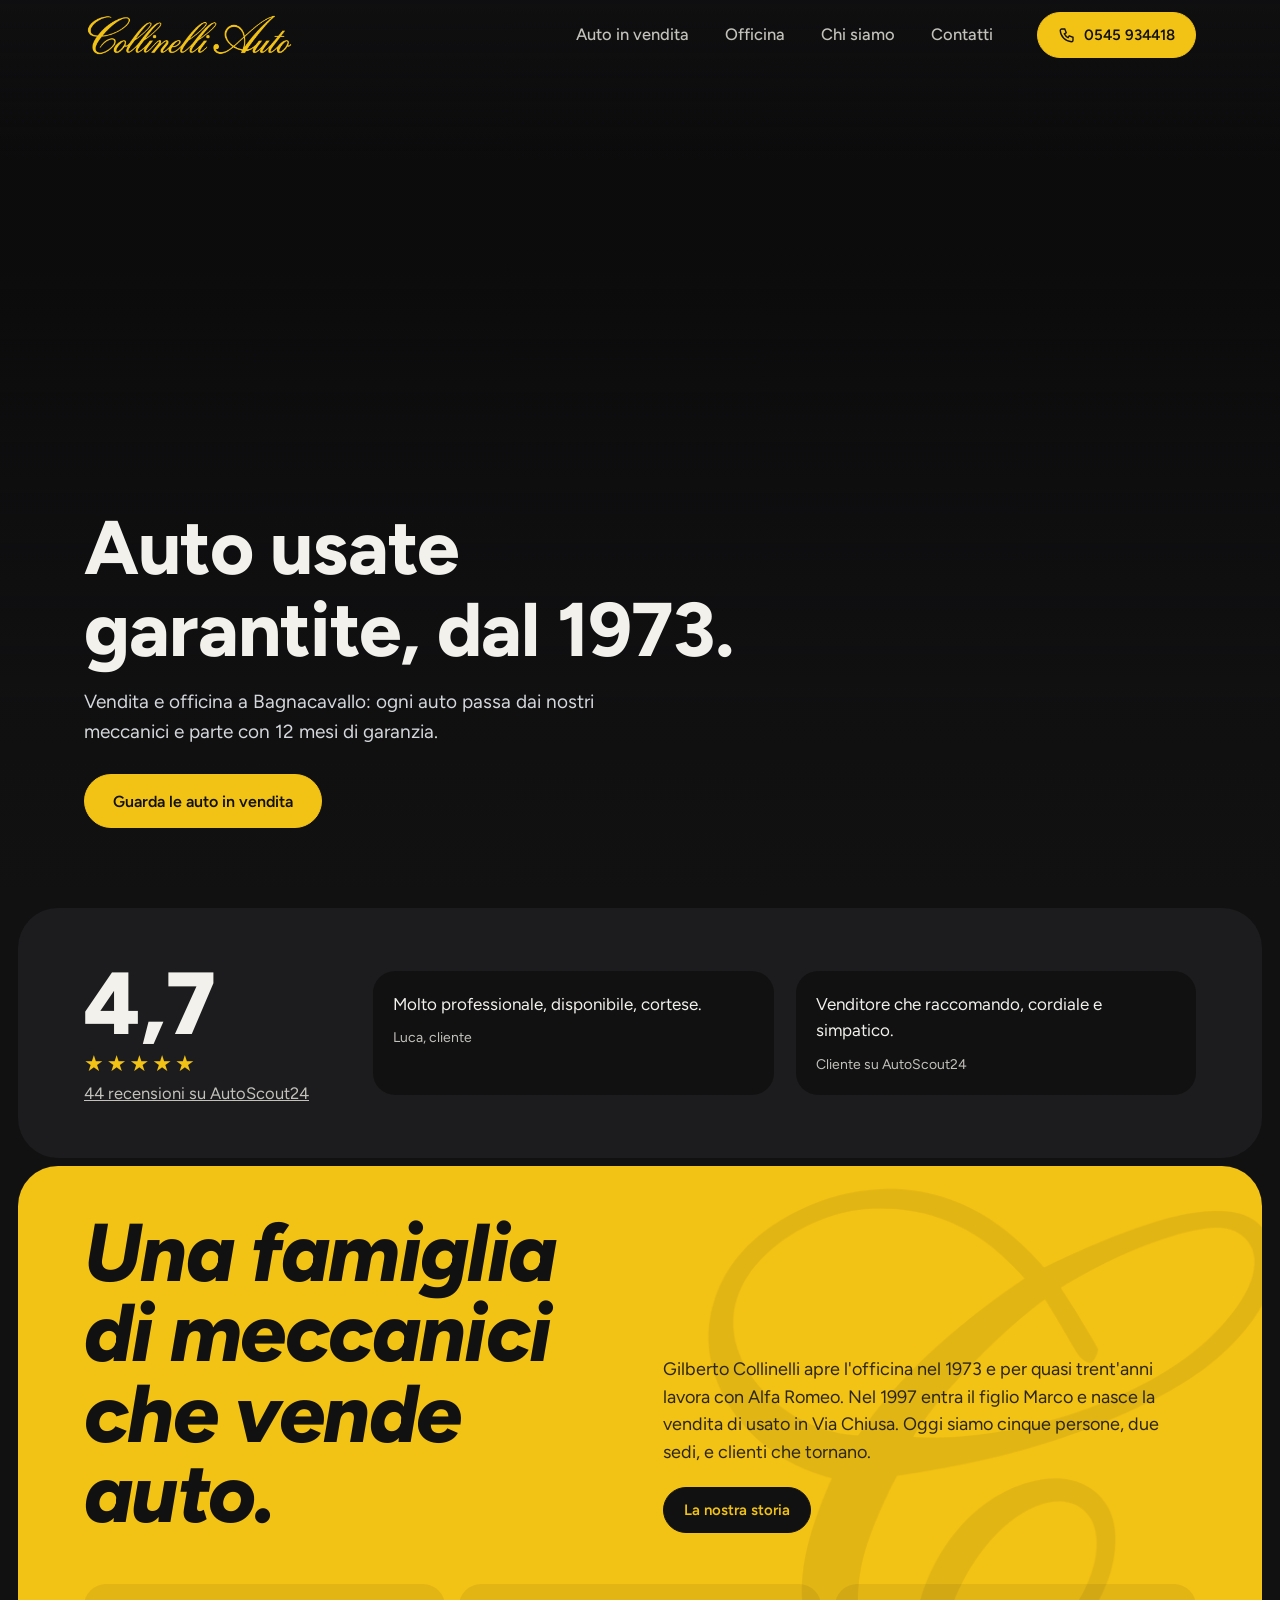
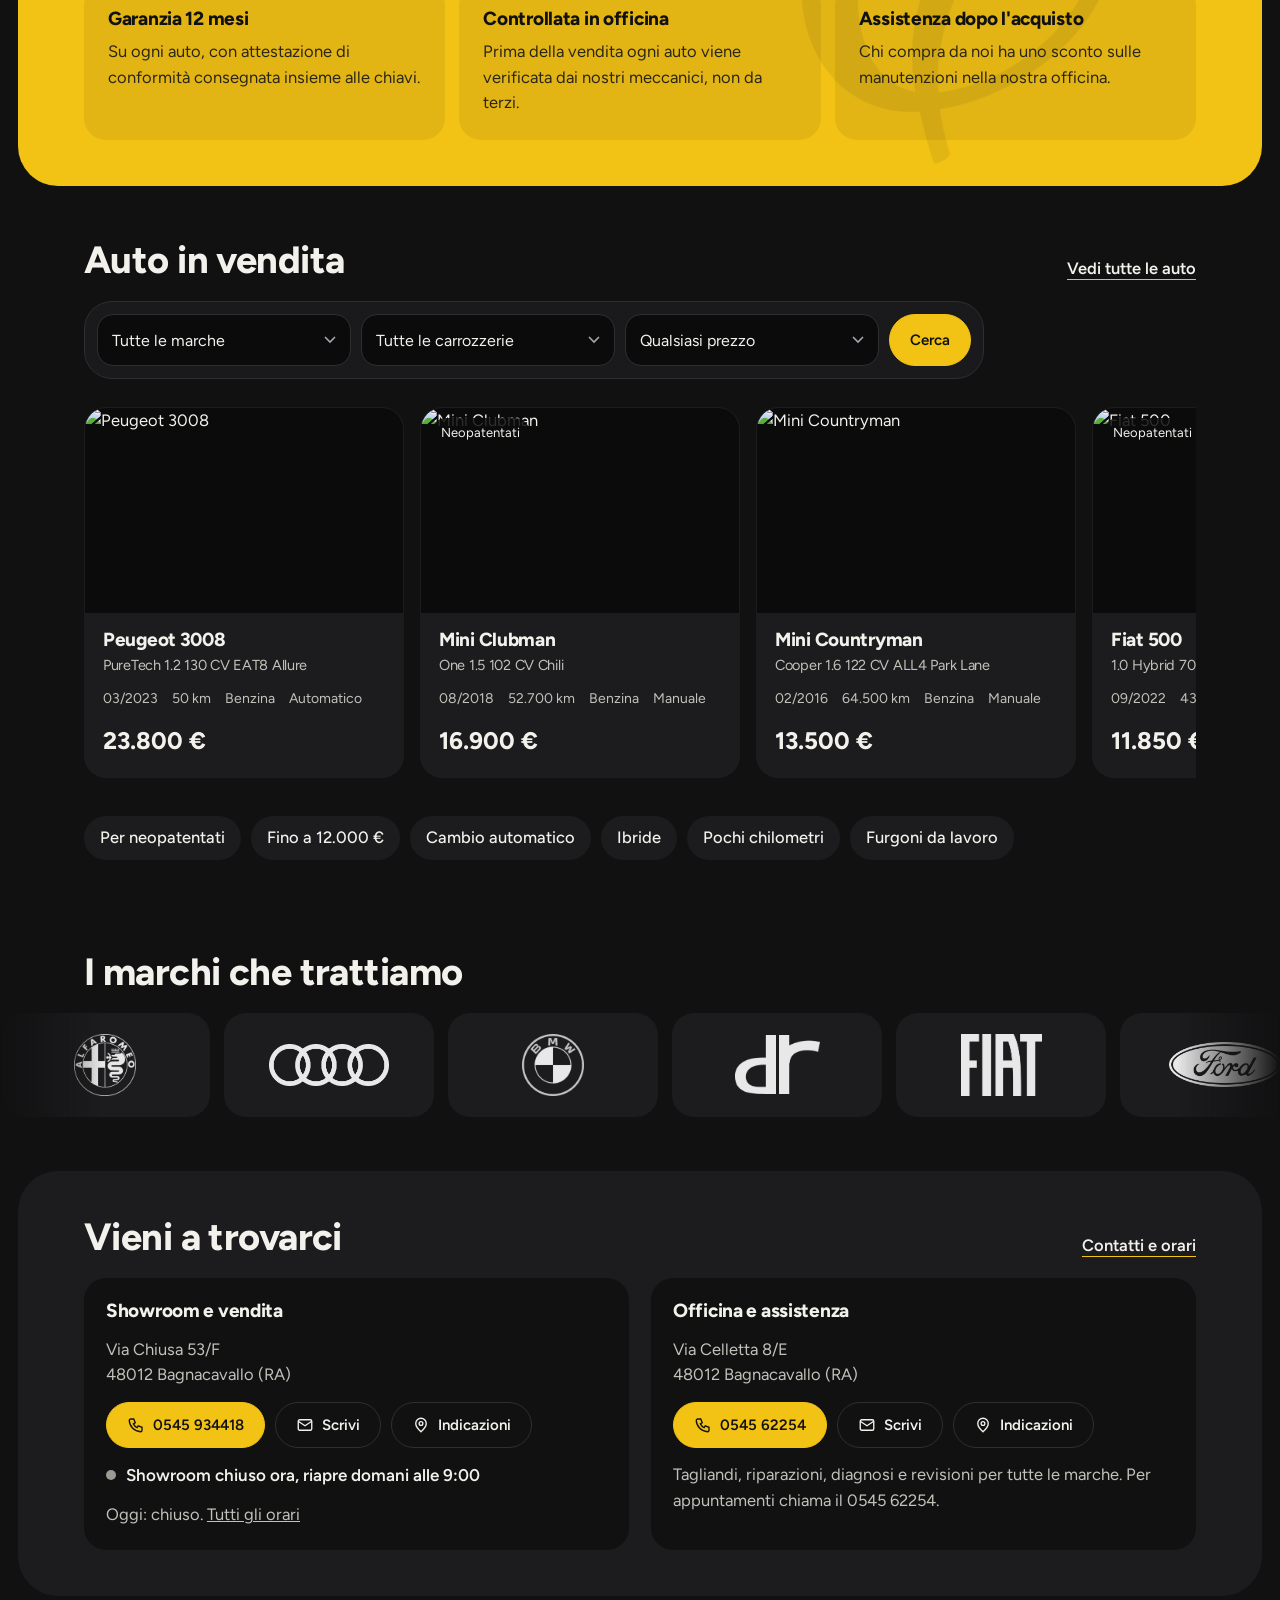
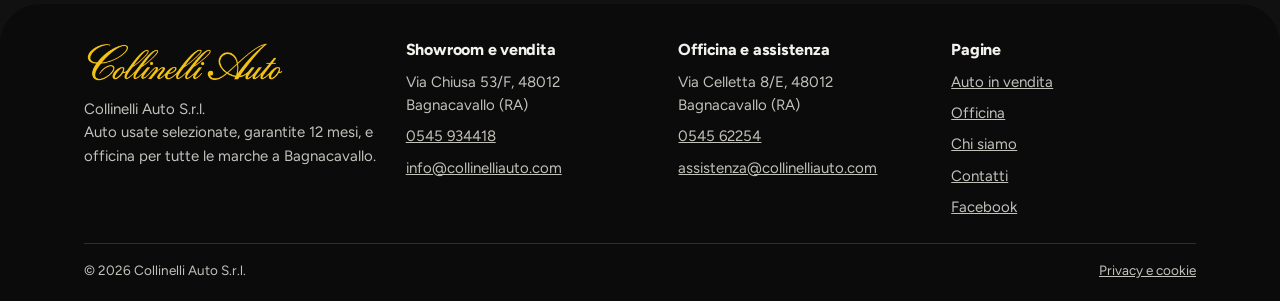
==== index.html @ c7701f84 "Hero a tutto schermo su pc e telefono, testata trasparente sopra il video Supporto a un video vertic" ====
<!DOCTYPE html>
<html lang="it">
<head>
<meta charset="utf-8">
<meta name="viewport" content="width=device-width, initial-scale=1">
<title>Auto usate garantite a Bagnacavallo | Collinelli Auto</title>
<meta name="description" content="Auto usate selezionate e garantite 12 mesi, officina per tutte le marche. Collinelli Auto a Bagnacavallo (RA), tra Lugo e Ravenna, dal 1973.">
<meta name="theme-color" content="#111112">
<meta name="robots" content="noindex">
<meta property="og:title" content="Auto usate garantite a Bagnacavallo | Collinelli Auto">
<meta property="og:description" content="Auto usate selezionate e garantite 12 mesi, officina per tutte le marche. Collinelli Auto a Bagnacavallo (RA), tra Lugo e Ravenna, dal 1973.">
<meta property="og:locale" content="it_IT">
<link rel="preconnect" href="https://fonts.googleapis.com">
<link rel="preconnect" href="https://fonts.gstatic.com" crossorigin>
<link rel="stylesheet" href="https://fonts.googleapis.com/css2?family=Figtree:ital,wght@0,400..900;1,700..900&display=swap">
<link rel="stylesheet" href="assets/style.css?v=202611271518">
<link rel="icon" href="assets/img/favicon.png" type="image/png">
<link rel="apple-touch-icon" href="assets/img/apple-touch-icon.png">
<meta property="og:image" content="assets/img/og.jpg">
<script type="application/ld+json">
{"@context":"https://schema.org","@type":"AutoDealer","name":"Collinelli Auto S.r.l.","foundingDate":"1973",
"address":{"@type":"PostalAddress","streetAddress":"Via Chiusa 53/F","postalCode":"48012","addressLocality":"Bagnacavallo","addressRegion":"RA","addressCountry":"IT"},
"telephone":"+39 0545 934418","email":"info@collinelliauto.com","geo":{"@type":"GeoCoordinates","latitude":44.411867,"longitude":11.979302},
"openingHoursSpecification":[{"@type":"OpeningHoursSpecification","dayOfWeek":["Monday","Tuesday","Wednesday","Thursday","Friday"],"opens":"09:00","closes":"12:30"},{"@type":"OpeningHoursSpecification","dayOfWeek":["Monday","Tuesday","Wednesday","Thursday","Friday"],"opens":"15:00","closes":"19:00"},{"@type":"OpeningHoursSpecification","dayOfWeek":"Saturday","opens":"09:00","closes":"12:30"},{"@type":"OpeningHoursSpecification","dayOfWeek":"Saturday","opens":"15:00","closes":"18:00"}],
"department":{"@type":"AutoRepair","name":"Collinelli Auto, officina","telephone":"+39 0545 62254","address":{"@type":"PostalAddress","streetAddress":"Via Celletta 8/E","postalCode":"48012","addressLocality":"Bagnacavallo","addressCountry":"IT"}}}
</script>
</head>
<body data-page="home">
<div id="top"></div>
<main id="main">

<section class="hero">
  <video id="hero-video" muted loop playsinline preload="metadata" aria-hidden="true"></video>
  <button class="pause" id="vpause" type="button" aria-label="Metti in pausa il video" hidden></button>
  <div class="wrap">
    <h1>Auto usate garantite, dal 1973.</h1>
    <p class="lead">Vendita e officina a Bagnacavallo: ogni auto passa dai nostri meccanici e parte con 12 mesi di garanzia.</p>
    <p style="margin-top:28px"><a class="btn acc" href="#auto" style="min-height:54px;padding:0 28px;font-size:16px">Guarda le auto in vendita</a></p>
  </div>
</section>

<section class="band sunk" style="padding-block:clamp(32px,4vw,52px)"><div class="wrap reviews">
  <div class="score"><b>4,7</b><span class="stars" aria-hidden="true">★★★★★</span><p class="muted"><a href="https://www.autoscout24.it/concessionari/collinelli-auto-srl/recensioni" rel="noopener">44 recensioni su AutoScout24</a></p></div>
  <div class="quotes">
    <blockquote>Molto professionale, disponibile, cortese.<cite>Luca, cliente</cite></blockquote>
    <blockquote>Venditore che raccomando, cordiale e simpatico.<cite>Cliente su AutoScout24</cite></blockquote>
  </div>
</div></section>

<section class="band yellow" id="chi-siamo"><div class="wrap">
  <div class="split" style="align-items:end;margin-bottom:clamp(32px,4vw,52px)">
    <h2 class="big">Una famiglia di meccanici che vende auto.</h2>
    <div>
      <p style="font-size:18px">Gilberto Collinelli apre l'officina nel 1973 e per quasi trent'anni lavora con Alfa Romeo. Nel 1997 entra il figlio Marco e nasce la vendita di usato in Via Chiusa. Oggi siamo cinque persone, due sedi, e clienti che tornano.</p>
      <p style="margin-top:20px"><a class="btn dark" href="chi-siamo.html">La nostra storia</a></p>
    </div>
  </div>
  <div class="promises">
    <div><h3>Garanzia 12 mesi</h3><p>Su ogni auto, con attestazione di conformità consegnata insieme alle chiavi.</p></div>
    <div><h3>Controllata in officina</h3><p>Prima della vendita ogni auto viene verificata dai nostri meccanici, non da terzi.</p></div>
    <div><h3>Assistenza dopo l'acquisto</h3><p>Chi compra da noi ha uno sconto sulle manutenzioni nella nostra officina.</p></div>
  </div>
</div></section>

<section class="band" id="auto"><div class="wrap">
  <div class="head"><h2>Auto in vendita</h2><a class="more" href="auto.html">Vedi tutte le auto</a></div>
  <form class="search" action="auto.html" role="search" aria-label="Cerca un'auto" style="margin:0 0 28px">
    <label class="f"><span class="skip">Marca</span><select name="marca" id="s-marca"></select></label>
    <label class="f"><span class="skip">Carrozzeria</span><select name="carrozzeria" id="s-carrozzeria"></select></label>
    <label class="f"><span class="skip">Prezzo massimo</span><select name="max">
      <option value="">Qualsiasi prezzo</option><option value="10000">Fino a 10.000 €</option><option value="12000">Fino a 12.000 €</option><option value="15000">Fino a 15.000 €</option><option value="20000">Fino a 20.000 €</option><option value="25000">Fino a 25.000 €</option></select></label>
    <button class="btn acc" type="submit">Cerca</button>
  </form>
  <div class="row" id="recent"></div>
  <div class="chips" style="margin-top:28px">
    <a href="auto.html?neopatentati=1">Per neopatentati</a>
    <a href="auto.html?max=12000">Fino a 12.000 €</a>
    <a href="auto.html?cambio=Automatico">Cambio automatico</a>
    <a href="auto.html?carburante=Ibrida">Ibride</a>
    <a href="auto.html?km=30000">Pochi chilometri</a>
    <a href="auto.html?carrozzeria=Furgone">Furgoni da lavoro</a>
  </div>
</div></section>

<section class="band" id="marchi"><div class="wrap">
  <div class="head"><h2>I marchi che trattiamo</h2></div>
</div>
<div class="marquee" id="marquee"></div>
</section>

<section class="band sunk"><div class="wrap">
  <div class="head"><h2>Vieni a trovarci</h2><a class="more" href="contatti.html">Contatti e orari</a></div>
  <div class="places" id="home-places"></div>
</div></section>

</main>
<div id="foot"></div>
<script src="data/auto.js?v=202611271518"></script>
<script src="assets/app.js?v=202611271518"></script>
</body>
</html>
---- assets/style.css ----
/*
VOICE   sobria, da officina di famiglia che vende auto scelte: poche parole, fatti, prezzi chiari
IDEA    lo showroom di sera: auto illuminate sul nero, il giallo dell'insegna Collinelli come segnale
PICTURE la foto vera dell'ultima auto arrivata, a tutto schermo, con la ricerca appoggiata sopra
COLOUR  nero #111112 dominante, bianco caldo #f2f1ec per il testo, giallo insegna #f2c215 per azioni e una fascia piena
TYPE    logo corsivo originale; Figtree, sans dalle forme tonde, corsivo solo nelle grandi frasi come eco del logo
SHAPE   niente spigoli: angoli ampi, fasce come pannelli arrotondati, la C del logo come filigrana
*/
:root{
  color-scheme:dark;
  --bg:#111112;--raised:#1c1c1e;--sunk:#0b0b0c;--line:#2f2f32;
  --ink:#f2f1ec;--muted:#c2c1ba;--acc:#f2c215;--acc-hi:#f7d348;--on-acc:#111112;
  --wide:"Figtree",system-ui,sans-serif;
  --r:22px;--r-s:16px;--r-l:40px;--max:1240px;
}
*{box-sizing:border-box;min-width:0}
html{scroll-padding-top:84px;-webkit-text-size-adjust:100%}
body{margin:0;background:var(--bg);color:var(--ink);font:400 16.5px/1.55 var(--wide);overflow-x:clip}
img{display:block;max-width:100%}
a{color:inherit}
h1,h2,h3{font-weight:750;line-height:1.08;letter-spacing:-.015em;text-wrap:balance;margin:0}
h1{font-size:clamp(34px,5.2vw,58px);letter-spacing:-.01em}
h2{font-size:clamp(26px,3.2vw,38px)}
h3{font-size:19px;line-height:1.2}
p{margin:0}
.muted{color:var(--muted)}
.wrap{max-width:var(--max);margin-inline:auto;padding-inline:max(5vw,16px)}
.band{padding-block:clamp(28px,3.6vw,52px)}
.band.sunk,.band.yellow{margin:8px clamp(6px,1.4vw,20px);border-radius:var(--r-l)}
.band.sunk{background:var(--raised)}
.band.sunk .car,.band.sunk .place,.band.sunk blockquote{background:var(--bg)}
.band.sunk select,.band.sunk input,.band.sunk textarea{background:var(--bg)}
@media(max-width:600px){.band.sunk,.band.yellow{border-radius:28px}}

:focus-visible{outline:2px solid var(--acc);outline-offset:3px;border-radius:4px}
.skip{position:absolute;left:-999px}.skip:focus{left:12px;top:12px;z-index:99;background:var(--ink);color:var(--bg);padding:10px 14px}

/* bottoni */
.btn{display:inline-flex;align-items:center;justify-content:center;gap:8px;min-height:46px;padding:0 20px;border-radius:999px;border:1px solid var(--line);background:transparent;color:var(--ink);font:600 15px var(--wide);text-decoration:none;cursor:pointer;white-space:nowrap}
.btn:hover{border-color:var(--muted)}
.btn.acc{background:var(--acc);border-color:var(--acc);color:var(--on-acc)}
.btn.acc:hover{background:var(--acc-hi);border-color:var(--acc-hi)}
.btn svg{width:18px;height:18px;flex:none}

/* testata */
.top{position:sticky;top:0;z-index:40;background:rgb(17 17 18 / .9);backdrop-filter:blur(12px)}
.top .wrap{display:flex;align-items:center;gap:20px;min-height:70px}
.logo{display:flex;align-items:center;text-decoration:none;line-height:1}
.logo img{height:46px;width:auto}
@media(max-width:520px){.logo img{height:32px}}
.logo i{flex:none;display:grid;place-items:center;width:40px;height:40px;border-radius:9px;background:var(--acc);color:var(--on-acc);font-style:normal;font-weight:850;font-size:22px}
.logo div{display:flex;flex-direction:column}
.logo b{font-weight:800;font-size:21px;letter-spacing:-.01em}
.logo span{font-size:12.5px;color:var(--muted);margin-top:4px}
.nav{display:flex;gap:4px;margin-left:auto}
.nav a{padding:10px 16px;border-radius:999px;text-decoration:none;font-weight:500;color:var(--muted)}
.nav a:hover,.nav a[aria-current]{color:var(--ink)}
.nav a[aria-current]{background:var(--raised);border-radius:999px}
.top .call{margin-left:8px}
.burger{display:none;margin-left:auto;width:46px;height:46px;border-radius:14px;border:1px solid var(--line);background:none;color:var(--ink)}
@media(max-width:900px){
  .burger{display:grid;place-items:center}
  .top .call{display:none}
  .nav{position:fixed;inset:70px 0 auto 0;flex-direction:column;background:var(--bg);border-bottom:1px solid var(--line);padding:10px max(5vw,16px) 20px;display:none}
  .nav.open{display:flex}
  .nav a{padding:14px 10px;font-size:18px}
}

/* hero */
.hero{position:relative;min-height:min(74vh,660px);display:grid;align-items:end;overflow:hidden;background:var(--sunk);margin:0 clamp(6px,1.4vw,20px);border-radius:0 0 var(--r-l) var(--r-l)}
.hero video{position:absolute;inset:0;width:100%;height:100%;object-fit:cover;animation:settle 2.4s cubic-bezier(.2,.7,.2,1) both}
.hero::after{content:"";position:absolute;inset:0;background:linear-gradient(180deg,rgb(17 17 18 / .15) 30%,rgb(17 17 18 / .92) 78%,var(--bg))}
@keyframes settle{from{transform:scale(1.07)}to{transform:none}}
@media(prefers-reduced-motion:reduce){.hero video{animation:none}}
.hero .wrap{position:relative;z-index:1;padding-block:96px 36px;width:100%}
.hero h1{max-width:14ch;font-size:clamp(40px,6.4vw,76px)}
.hero .lead{font-size:clamp(17px,1.6vw,19px);margin-top:16px;max-width:46ch;color:#d4d7db}
.hero .tag{position:absolute;right:max(5vw,16px);top:24px;z-index:1;text-decoration:none;background:rgb(11 11 12 / .78);backdrop-filter:blur(6px);border:1px solid var(--line);padding:10px 14px;border-radius:var(--r);font-size:14px;line-height:1.35}
.hero .tag b{display:block;font-size:15px}

.search{margin-top:30px;display:grid;grid-template-columns:repeat(3,minmax(0,1fr)) auto;gap:10px;background:rgb(28 28 30 / .9);backdrop-filter:blur(8px);border:1px solid var(--line);border-radius:28px;padding:12px;max-width:900px}
.search .btn{min-height:52px}
@media(max-width:760px){.search{grid-template-columns:minmax(0,1fr) minmax(0,1fr)}.search .btn{grid-column:1/-1}}
@media(max-width:520px){.search{grid-template-columns:minmax(0,1fr)}}

/* campi */
label.f{display:grid;gap:6px;font-size:14px;color:var(--muted)}
select,input,textarea{width:100%;min-height:52px;border-radius:var(--r-s);border:1px solid var(--line);background:var(--sunk);color:var(--ink);font:16px var(--wide);padding:12px 14px}
textarea{min-height:110px;resize:vertical}
select{appearance:none;background-image:url("data:image/svg+xml,%3Csvg xmlns='http://www.w3.org/2000/svg' width='12' height='8'%3E%3Cpath d='M1 1l5 5 5-5' fill='none' stroke='%23a3a8ae' stroke-width='1.6'/%3E%3C/svg%3E");background-repeat:no-repeat;background-position:right 14px center;padding-right:36px}
.check{display:flex;align-items:center;gap:10px;min-height:44px;cursor:pointer}
.check input{width:20px;height:20px;min-height:0;accent-color:var(--acc)}

/* intestazione sezione */
.head{display:flex;align-items:end;justify-content:space-between;gap:12px 20px;margin-bottom:20px;flex-wrap:wrap}
.head p{max-width:56ch;margin-top:10px}
.more{font-weight:600;text-decoration-color:var(--acc);text-underline-offset:5px}

/* schede auto */
.cars{display:grid;grid-template-columns:repeat(auto-fill,minmax(260px,1fr));gap:16px}
.car{display:flex;flex-direction:column;text-decoration:none;background:var(--raised);border-radius:var(--r);overflow:hidden;border:1px solid transparent;transition:border-color .2s}
.car:hover{border-color:var(--line)}
.car .ph{aspect-ratio:14/9;background:var(--sunk);position:relative;overflow:hidden}
.car .ph img{width:100%;height:100%;object-fit:cover}
.car .ph .np{position:absolute;left:10px;top:10px;background:rgb(11 11 12 / .85);font-size:13px;padding:5px 10px;border-radius:999px}
.car .bd{padding:16px 18px 18px;display:grid;gap:12px;flex:1;align-content:start}
.car h3 span{display:block;font-weight:400;font-size:14.5px;color:var(--muted);margin-top:5px;line-height:1.35}
.specs{display:flex;flex-wrap:wrap;gap:6px 14px;font-size:14px;color:var(--muted)}
.specs span{white-space:nowrap}
.price{font-weight:750;font-size:24px;white-space:nowrap;margin-top:auto}
.price small{font-weight:400;font-size:14px;color:var(--muted);margin-left:6px}
.row{display:flex;gap:16px;overflow-x:auto;scroll-snap-type:x mandatory;padding-bottom:10px;scrollbar-width:thin}
.row .car{flex:0 0 min(320px,82vw);scroll-snap-align:start}

/* promesse */
.promises{display:grid;grid-template-columns:repeat(3,minmax(0,1fr));gap:14px}
.promises div{background:var(--raised);border-radius:var(--r);padding:24px}
.promises h3{margin-bottom:8px}
@media(max-width:760px){.promises{grid-template-columns:1fr}}

/* due colonne */
.split{display:grid;grid-template-columns:minmax(0,1fr) minmax(0,1fr);gap:clamp(22px,3.6vw,52px);align-items:start}
@media(max-width:860px){.split{grid-template-columns:1fr}}
.list{list-style:none;margin:0;padding:0}
.list li{padding:14px 18px;border-radius:var(--r-s);display:grid;gap:3px}
.list li:nth-child(odd){background:rgb(255 255 255 / .035)}
.list li b{font-weight:600}
.list li span{color:var(--muted);font-size:15px}

/* storia */
.years{display:grid;grid-template-columns:repeat(4,minmax(0,1fr));gap:24px}
.years b{display:block;font-weight:800;font-size:clamp(30px,3.6vw,44px);color:var(--ink);margin-bottom:8px}
.years p{color:var(--muted);font-size:15.5px}
@media(max-width:860px){.years{grid-template-columns:repeat(2,minmax(0,1fr))}}

/* sedi */
.places{display:grid;grid-template-columns:repeat(2,minmax(0,1fr));gap:22px}
.place{background:var(--raised);border-radius:var(--r);padding:22px;display:grid;gap:14px;align-content:start}
.place address{font-style:normal;color:var(--muted)}
.place .acts{display:flex;flex-wrap:wrap;gap:10px}
@media(max-width:760px){.places{grid-template-columns:1fr}}
.hours{width:100%;border-collapse:collapse;font-size:15px}
.hours td{padding:8px 0;border-bottom:1px solid var(--line)}
.hours td+td{text-align:right;white-space:nowrap}
.hours tr.today td{color:var(--ink);font-weight:600}
.hours td{color:var(--muted)}
.map{width:100%;aspect-ratio:16/9;border:0;border-radius:var(--r);background:var(--raised);filter:grayscale(1) invert(.9) contrast(.9)}

/* pagina elenco */
.pagehead{padding-block:clamp(24px,3.4vw,44px) 4px}
.pagehead p{margin-top:12px;max-width:60ch}
.catalog{display:grid;grid-template-columns:264px minmax(0,1fr);gap:24px;align-items:start}
.filters{position:sticky;top:86px;display:grid;gap:14px;background:var(--raised);border-radius:var(--r);padding:20px}
.filters h2{font-size:20px}
.filters .reset{background:none;border:0;color:var(--muted);font:inherit;text-decoration:underline;text-underline-offset:4px;cursor:pointer;justify-self:start;min-height:44px;padding:0}
.bar{display:flex;align-items:center;justify-content:space-between;gap:12px;margin-bottom:18px;flex-wrap:wrap}
.bar select{width:auto;min-width:220px}
.openf{display:none}
.empty{background:var(--raised);border-radius:var(--r);padding:36px;display:grid;gap:14px;justify-items:start}
@media(max-width:960px){
  .catalog{grid-template-columns:1fr}
  .filters{position:fixed;inset:auto 0 0 0;top:auto;z-index:60;max-height:85vh;overflow:auto;border-radius:28px 18px 0 0;transform:translateY(105%);visibility:hidden;transition:transform .25s,visibility 0s .25s;box-shadow:0 -20px 60px rgb(0 0 0 / .5)}
  .filters.open{transform:none;visibility:visible;transition:transform .25s}
  .openf{display:inline-flex}
}

/* scheda */
.crumbs{padding-top:16px;font-size:14px;color:var(--muted)}
.crumbs a{color:var(--muted)}
.detail{display:grid;grid-template-columns:minmax(0,1.55fr) minmax(0,1fr);grid-template-areas:"gal side" "info side";gap:24px clamp(24px,3.4vw,44px);align-items:start;padding-block:14px 36px}
.gal-col{grid-area:gal}.info{grid-area:info;display:grid;gap:28px}.info h2{font-size:24px;margin-bottom:12px}
@media(max-width:960px){.detail{grid-template-areas:"gal" "side" "info"}}
@media(max-width:960px){.detail{grid-template-columns:1fr}.side{position:static}}
.gallery{position:relative}
.slides{display:flex;overflow-x:auto;scroll-snap-type:x mandatory;border-radius:var(--r);background:var(--sunk);scrollbar-width:none}
.slides::-webkit-scrollbar{display:none}
.slides button{flex:0 0 100%;scroll-snap-align:start;aspect-ratio:14/9;border:0;padding:0;background:none;cursor:zoom-in}
.slides img{width:100%;height:100%;object-fit:cover}
.gal-nav{position:absolute;top:50%;translate:0 -50%;width:46px;height:46px;border-radius:50%;border:0;background:rgb(11 11 12 / .8);color:var(--ink);display:grid;place-items:center;cursor:pointer}
.gal-nav.prev{left:12px}.gal-nav.next{right:12px}
.thumbs{display:flex;gap:8px;overflow-x:auto;margin-top:10px;padding-bottom:4px}
.thumbs button{flex:0 0 92px;aspect-ratio:14/9;border-radius:12px;overflow:hidden;border:2px solid transparent;padding:0;background:var(--sunk);cursor:pointer;opacity:.6}
.thumbs button[aria-current]{border-color:var(--acc);opacity:1}
.thumbs img{width:100%;height:100%;object-fit:cover}
.side{grid-area:side;position:sticky;top:86px;display:grid;gap:14px}
.side h1{font-size:clamp(28px,3.4vw,40px)}
.side .ver{color:var(--muted);font-size:17px;margin-top:8px}
.side .price{font-size:clamp(32px,3.6vw,42px)}
.side .acts{display:grid;gap:10px}
.guarantee{display:flex;gap:12px;align-items:flex-start;padding:16px;border-radius:var(--r-s);background:var(--raised);font-size:15px}
.guarantee svg{flex:none;color:var(--acc);width:24px;height:24px}
.sheet{width:100%;border-collapse:collapse}
.sheet td{padding:12px 0;border-bottom:1px solid var(--line);vertical-align:top}
.sheet td:first-child{color:var(--muted);width:44%}
.equip{columns:2 240px;gap:28px;padding:0;margin:0;list-style:none}
.equip li{break-inside:avoid;padding:9px 0 9px 22px;position:relative;border-bottom:1px solid var(--line)}
.equip li::before{content:"";position:absolute;left:2px;top:17px;width:9px;height:9px;border-radius:50%;border:2px solid var(--acc)}

/* finestre */
dialog{border:0;padding:0;background:transparent;color:var(--ink);max-width:100vw;max-height:100vh}
dialog::backdrop{background:rgb(10 10 11 / .82)}
.modal{background:var(--raised);border-radius:28px;padding:26px;width:min(520px,94vw);display:grid;gap:14px}
.modal .x,.lb .x{justify-self:end;width:44px;height:44px;border-radius:50%;border:1px solid var(--line);background:none;color:var(--ink);cursor:pointer;font-size:22px;line-height:1}
.lb{width:96vw;height:92vh;display:grid;grid-template-rows:auto minmax(0,1fr);gap:8px}
.lb img{width:100%;height:100%;object-fit:contain}
.note{font-size:14px;color:var(--muted)}
.sent{background:var(--sunk);border-radius:14px;padding:14px;font-size:15px}

/* piede */
.foot{background:var(--sunk);border-radius:var(--r-l) var(--r-l) 0 0;margin-top:8px;padding-block:36px 20px;font-size:15px;color:var(--muted)}
.foot .cols{display:grid;grid-template-columns:1.2fr 1fr 1fr 1fr;gap:28px}
.foot h2{color:var(--ink);font-size:16px;margin-bottom:10px}
.foot .brand img{height:44px;width:auto;margin-bottom:14px}
.foot a{color:var(--muted)}
.foot ul{list-style:none;padding:0;margin:0;display:grid;gap:8px}
.foot .legal{margin-top:24px;padding-top:16px;border-top:1px solid var(--line);font-size:13.5px;display:flex;gap:16px;flex-wrap:wrap;justify-content:space-between}
@media(max-width:860px){.foot .cols{grid-template-columns:1fr 1fr}}
@media(max-width:520px){.foot .cols{grid-template-columns:1fr}}

/* barra contatti mobile */
.dock{display:none}
@media(max-width:700px){
  .dock{display:grid;grid-template-columns:1fr 1fr;gap:10px;position:fixed;left:0;right:0;bottom:0;z-index:50;padding:10px 12px calc(10px + env(safe-area-inset-bottom));background:rgb(11 11 12 / .95);border-top:1px solid var(--line)}
  body{padding-bottom:76px}
}

/* fascia gialla */
.band.yellow{background:var(--acc);color:var(--on-acc);--ink:#111112;--muted:#3a3320;--line:rgb(17 17 18 / .22)}
.band.yellow p{color:#2b2617}
.band.yellow .big{color:var(--on-acc)}
.band.yellow{position:relative;overflow:hidden}
.band.yellow>.wrap{position:relative}
.band.yellow::before{content:"";position:absolute;right:-4%;top:50%;translate:0 -50%;width:min(52vw,640px);aspect-ratio:1299/1211;background:url(img/monogramma-nero.png) center/contain no-repeat;opacity:.07;pointer-events:none}
.band.yellow .promises div{background:rgb(17 17 18 / .07)}
.band.yellow .btn{border-color:var(--on-acc);color:var(--on-acc)}
.band.yellow .btn.dark{background:var(--on-acc);color:var(--acc)}
.big{font-weight:800;font-style:italic;font-size:clamp(40px,6.4vw,84px);line-height:.98;letter-spacing:-.02em}
/* recensioni */
.reviews{display:grid;grid-template-columns:auto minmax(0,1fr);gap:clamp(24px,5vw,72px);align-items:center}
.score b{display:block;font-weight:850;font-size:clamp(56px,7vw,88px);line-height:1}
.stars{color:var(--acc);font-size:22px;letter-spacing:3px}
.quotes{display:grid;grid-template-columns:repeat(2,minmax(0,1fr));gap:22px}
.quotes blockquote{margin:0;padding:20px;border-radius:var(--r);background:var(--raised);font-size:17px}
.quotes cite{display:block;margin-top:10px;font-style:normal;color:var(--muted);font-size:14px}
@media(max-width:760px){.reviews,.quotes{grid-template-columns:1fr}}
.chips{display:flex;flex-wrap:wrap;gap:10px}
.chips a{min-height:44px;display:inline-flex;align-items:center;padding:0 16px;border-radius:999px;background:var(--raised);text-decoration:none;font-weight:500}
.chips a:hover{background:var(--line)}
.brands{display:grid;grid-template-columns:repeat(auto-fill,minmax(200px,1fr));gap:12px}
.brands a,.brands span{display:flex;align-items:center;justify-content:space-between;gap:10px;min-height:72px;padding:0 20px;border-radius:var(--r-s);background:var(--raised);text-decoration:none;font-weight:700;font-size:18px}
.brands span{color:var(--muted);font-weight:500}
.brands a:hover{background:var(--acc);color:var(--on-acc)}
.brands a small{font-weight:400;font-size:13px;color:inherit;opacity:.7;white-space:nowrap}
.npinfo{background:var(--raised);border-radius:var(--r);padding:18px 20px;margin-bottom:18px;font-size:15px}
.band.yellow .list li:nth-child(odd){background:rgb(17 17 18 / .07)}

/* pagine interne */
.intro{padding-block:clamp(26px,3.6vw,52px) clamp(10px,1.6vw,20px)}
.intro .big{font-size:clamp(40px,6vw,76px)}
.lead-text{font-size:clamp(18px,1.8vw,21px);line-height:1.5;color:var(--ink);max-width:44ch}
.sticky-col{position:sticky;top:100px}
@media(max-width:860px){.sticky-col{position:static}}
.timeline{list-style:none;margin:0;padding:0;display:grid;gap:14px}
.timeline li{position:relative;background:var(--raised);border-radius:var(--r);padding:24px 26px 24px 64px}
.timeline li::before{content:"";position:absolute;left:26px;top:30px;width:14px;height:14px;border-radius:50%;background:var(--acc);box-shadow:0 0 0 6px rgb(242 194 21 / .18)}
.timeline li:not(:last-child)::after{content:"";position:absolute;left:32px;top:52px;bottom:-22px;width:2px;background:rgb(242 194 21 / .35);border-radius:2px}
.timeline b{display:block;color:var(--acc);font-weight:700;font-size:15px;margin-bottom:4px}
.timeline h3{font-size:21px;margin-bottom:6px}
.timeline p{color:var(--muted)}
.values{display:grid;grid-template-columns:repeat(4,minmax(0,1fr));gap:16px}
.values div{background:rgb(17 17 18 / .08);border-radius:var(--r);padding:24px}
.values h3{margin-bottom:8px}
@media(max-width:960px){.values{grid-template-columns:repeat(2,minmax(0,1fr))}}
@media(max-width:560px){.values{grid-template-columns:1fr}}

/* nastro marchi */
.marquee{overflow:hidden;-webkit-mask-image:linear-gradient(90deg,transparent,#000 8%,#000 92%,transparent);mask-image:linear-gradient(90deg,transparent,#000 8%,#000 92%,transparent)}
.marquee .track,.marquee .dup{display:flex;gap:14px;width:max-content}
.marquee .track{animation:slide 42s linear infinite}
.marquee:hover .track,.marquee:focus-within .track{animation-play-state:paused}
.marquee .dup{padding-left:14px}
.marquee a,.marquee .track>div:not(.dup),.marquee .dup>div{flex:none;display:grid;place-items:center;width:210px;height:104px;border-radius:var(--r);background:var(--raised);text-decoration:none;transition:background .2s}
.marquee a:hover{background:var(--line)}
.marquee img{display:none;opacity:.9}
.marquee img.ok{display:block}
.marquee span{font-weight:700;font-size:20px;letter-spacing:-.01em;color:var(--ink)}
.band.sunk .marquee a,.band.sunk .marquee div{background:var(--bg)}
@keyframes slide{to{transform:translateX(-50%)}}
@media(prefers-reduced-motion:reduce){.marquee{-webkit-mask-image:none;mask-image:none}.marquee .track{animation:none;flex-wrap:wrap;width:auto;padding-inline:max(5vw,16px)}.marquee .dup{display:none}}

/* contatti */
.status{display:inline-flex;align-items:center;gap:10px;margin-top:16px;font-weight:600;font-size:17px}
.status::before{content:"";width:10px;height:10px;border-radius:50%;background:#9b9a94}
.status.on::before{background:#3ccf6e;box-shadow:0 0 0 5px rgb(60 207 110 / .2)}
.quick{display:grid;grid-template-columns:repeat(4,minmax(0,1fr));gap:12px;margin-top:20px}
.quick a{display:grid;grid-template-columns:auto 1fr;grid-template-rows:auto auto;column-gap:14px;align-items:center;padding:20px;border-radius:var(--r);background:var(--raised);text-decoration:none;min-height:84px}
.quick a svg{grid-row:1/3;width:26px;height:26px;color:var(--acc)}
.quick a b{font-size:17px}
.quick a span{color:var(--muted);font-size:15px}
.quick a.main{background:var(--acc);color:var(--on-acc)}
.quick a.main svg{color:var(--on-acc)}.quick a.main span{color:#2b2617}
.quick a:not(.main):hover{background:var(--line)}
@media(max-width:960px){.quick{grid-template-columns:repeat(2,minmax(0,1fr))}}
@media(max-width:480px){.quick{grid-template-columns:1fr}}
.sites{display:grid;grid-template-columns:repeat(2,minmax(0,1fr));gap:20px}
.site{background:var(--raised);border-radius:var(--r-l);overflow:hidden;display:grid;align-content:start}
.site .map{border-radius:0;aspect-ratio:16/10}
.site-bd{padding:clamp(22px,3vw,32px);display:grid;gap:16px;justify-items:start}
.site-bd h2{font-size:clamp(24px,2.4vw,30px)}
.site-bd h3{font-size:17px;margin-top:6px}
.site address{font-style:normal;color:var(--ink);font-size:17px}
.site dl{margin:0;display:grid;gap:10px;width:100%}
.site dl div{display:flex;justify-content:space-between;gap:12px;flex-wrap:wrap;padding:12px 16px;border-radius:var(--r-s);background:var(--bg)}
.site dt{color:var(--muted)}.site dd{margin:0;font-weight:600}
.site .hours{width:100%}
@media(max-width:860px){.sites{grid-template-columns:1fr}}
.hours td span{font-size:12.5px;font-weight:700;background:var(--acc);color:var(--on-acc);padding:2px 8px;border-radius:999px;margin-left:6px}
.helps{list-style:none;padding:0;margin:26px 0 0;display:grid;gap:10px}
.helps li{padding:14px 18px 14px 44px;border-radius:var(--r-s);background:var(--bg);position:relative}
.helps li::before{content:"";position:absolute;left:18px;top:50%;width:10px;height:10px;margin-top:-5px;border-radius:50%;background:var(--acc)}
.topics{border:0;margin:0;padding:0;display:flex;flex-wrap:wrap;gap:8px}
.topics legend{font-size:14px;color:var(--muted);margin-bottom:8px;padding:0}
.topics label{cursor:pointer}
.topics input{position:absolute;opacity:0;width:1px;height:1px}
.topics span{display:inline-flex;align-items:center;min-height:44px;padding:0 16px;border-radius:999px;border:1px solid var(--line);background:var(--bg)}
.topics input:checked+span{background:var(--acc);border-color:var(--acc);color:var(--on-acc);font-weight:600}
.topics input:focus-visible+span{outline:2px solid var(--acc);outline-offset:3px}
.tags{list-style:none;padding:0;margin:0;display:flex;flex-wrap:wrap;gap:8px}
.tags li{padding:8px 14px;border-radius:999px;background:var(--bg);font-size:15px}
@media(max-width:600px){.hero{min-height:62vh}.hero .wrap{padding-block:72px 26px}}
.foot h2{font-size:16px;line-height:1.3}
.pause{position:absolute;right:max(5vw,16px);bottom:22px;z-index:2;width:44px;height:44px;border-radius:50%;border:1px solid rgb(242 241 236 / .35);background:rgb(17 17 18 / .55);color:var(--ink);display:grid;place-items:center;cursor:pointer}
.pause[hidden]{display:none}
.svc-head{display:flex;align-items:flex-end;justify-content:space-between;gap:16px 32px;flex-wrap:wrap;margin-bottom:20px}
.svc-head>div:first-child{max-width:62ch}
.svc-head p{margin-top:10px}
.svc-head .acts{display:flex;gap:10px;flex-wrap:wrap}
.svc{list-style:none;margin:0;padding:0;display:grid;grid-template-columns:repeat(auto-fill,minmax(230px,1fr));gap:10px}
.svc li{background:var(--raised);border-radius:var(--r-s);padding:16px 18px;display:grid;gap:4px;align-content:start}
.svc li b{font-weight:600}
.svc li span{color:var(--muted);font-size:15px;line-height:1.45}
.svc li.cta{padding:0;background:var(--acc);color:var(--on-acc)}
.svc li.cta a{display:grid;gap:4px;padding:16px 18px;height:100%;text-decoration:none;border-radius:inherit}
.svc li.cta span{color:#2b2617}
.svc li.cta:hover{background:var(--acc-hi)}
.band.sunk .svc li:not(.cta){background:var(--bg)}
@media(min-width:700px){
  #form-officina .modal-form,#form-contatti .modal-form{grid-template-columns:1fr 1fr;column-gap:14px}
  #form-officina .modal-form>:is(fieldset,.err,.sent,button,label:has(textarea)),#form-contatti .modal-form>:is(fieldset,.err,.sent,button,label:has(textarea)){grid-column:1/-1}
}
/* officina */
.off-top{display:grid;grid-template-columns:minmax(0,1.5fr) minmax(0,1fr);gap:24px clamp(24px,4vw,56px);align-items:end}
.off-top .acts{display:flex;gap:10px;flex-wrap:wrap}
.off-card{background:var(--raised);border-radius:var(--r);padding:22px 24px;display:grid;gap:10px;align-content:start}
.off-card h2{font-size:19px}
.off-card address{font-style:normal}
.off-card p a{color:var(--ink)}
@media(max-width:860px){.off-top{grid-template-columns:1fr}}
.svc-list{list-style:none;margin:0;padding:0;display:grid;grid-template-columns:repeat(2,minmax(0,1fr));gap:22px 48px}
.svc-list li{display:grid;gap:3px;padding-left:24px;position:relative;align-content:start}
.svc-list li::before{content:"";position:absolute;left:0;top:8px;width:10px;height:10px;border-radius:50%;background:var(--acc)}
.svc-list li b{font-weight:600;font-size:17px}
.svc-list li span{color:var(--muted)}
@media(max-width:700px){.svc-list{grid-template-columns:1fr;gap:16px}}
.why{display:grid;grid-template-columns:repeat(3,minmax(0,1fr));gap:20px 40px}
.why h3{margin-bottom:6px}
@media(max-width:760px){.why{grid-template-columns:1fr}}
.form-card{max-width:none}
@media(max-width:960px){.side{position:static}}
/* hero a tutto schermo, testata trasparente sopra il video */
body[data-page=home] .top{position:fixed;left:0;right:0;background:transparent;backdrop-filter:none;transition:background .25s}
body[data-page=home] .top.solid{background:rgb(17 17 18 / .9);backdrop-filter:blur(12px)}
body[data-page=home] .hero{height:100vh;height:100svh;min-height:520px;margin:0;border-radius:0}
body[data-page=home] .hero::before{content:"";position:absolute;inset:0 0 auto;height:160px;z-index:1;background:linear-gradient(rgb(17 17 18 / .7),transparent);pointer-events:none}
body[data-page=home] .hero .wrap{padding-block:0 clamp(40px,8vh,88px)}
@media(max-width:700px){body[data-page=home] .hero .wrap{padding-bottom:110px}}
.pause{bottom:clamp(40px,8vh,88px)}
@media(max-width:700px){.pause{bottom:110px}}
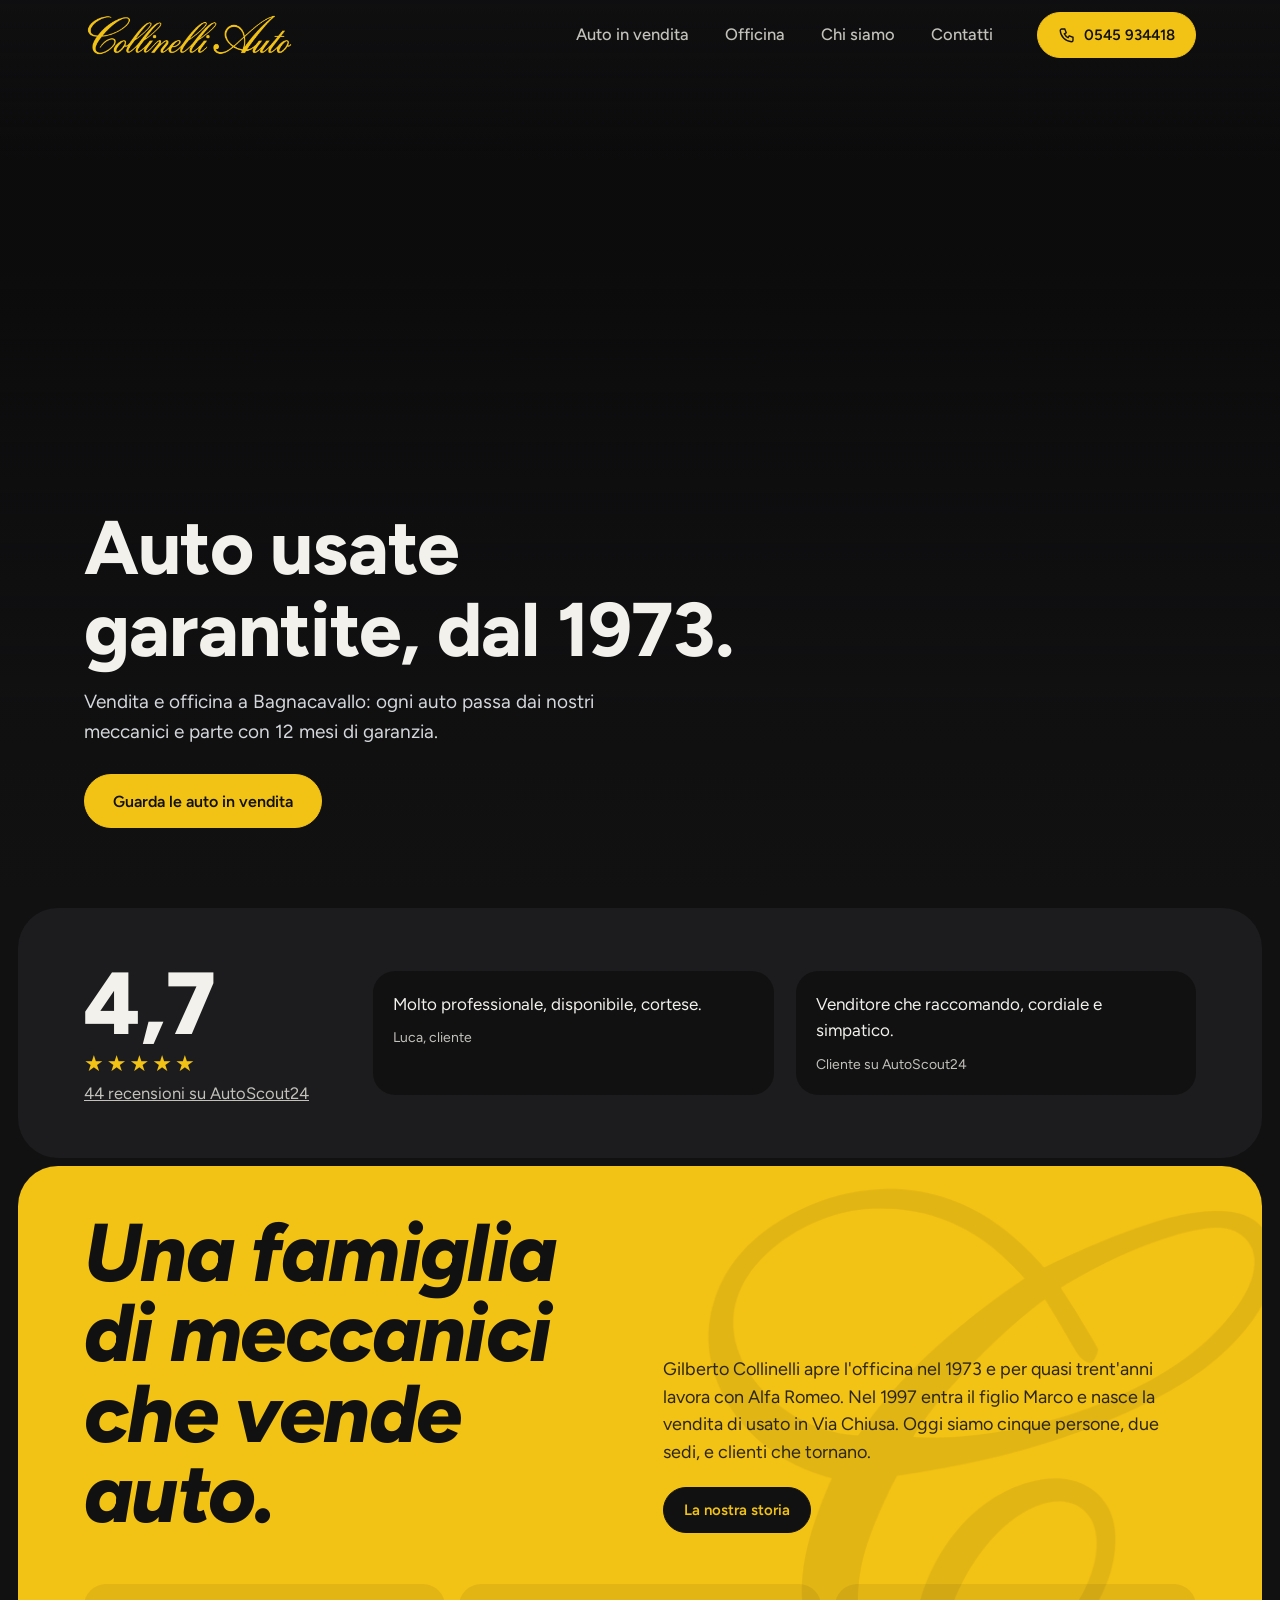
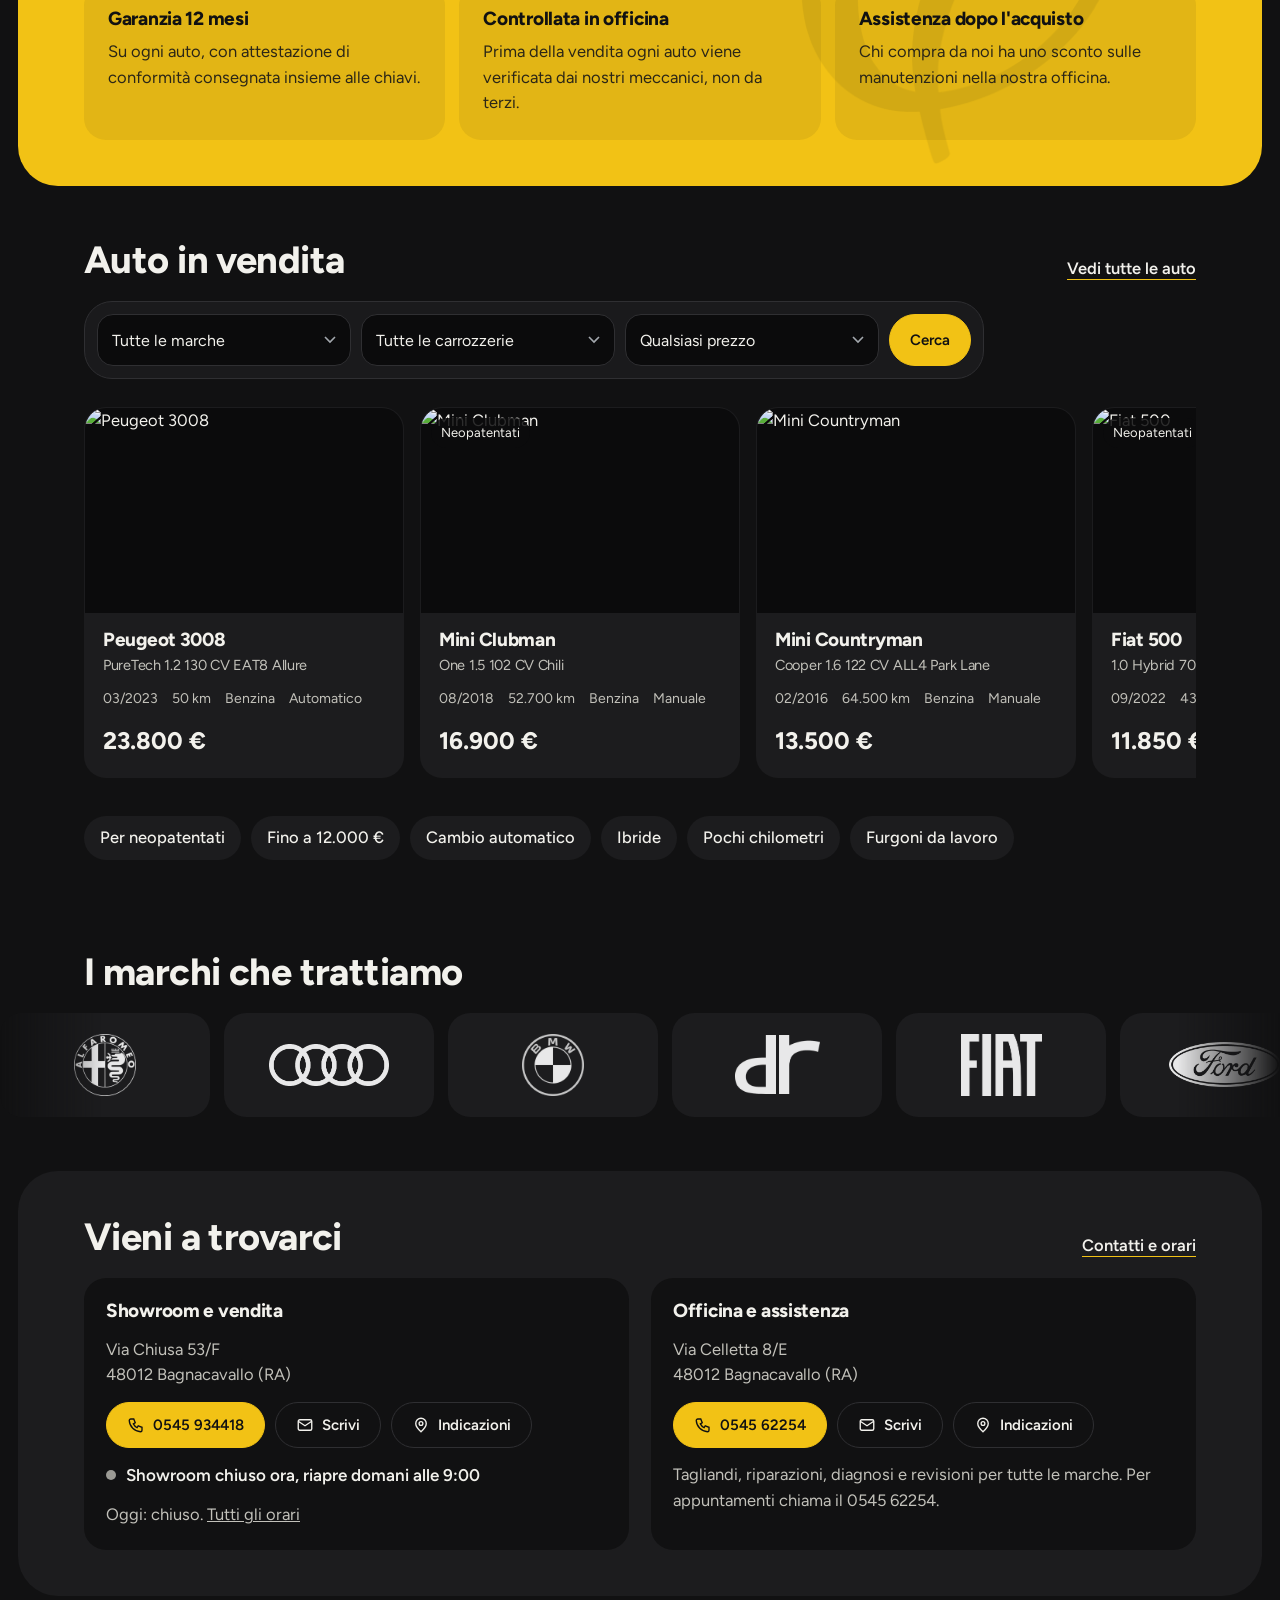
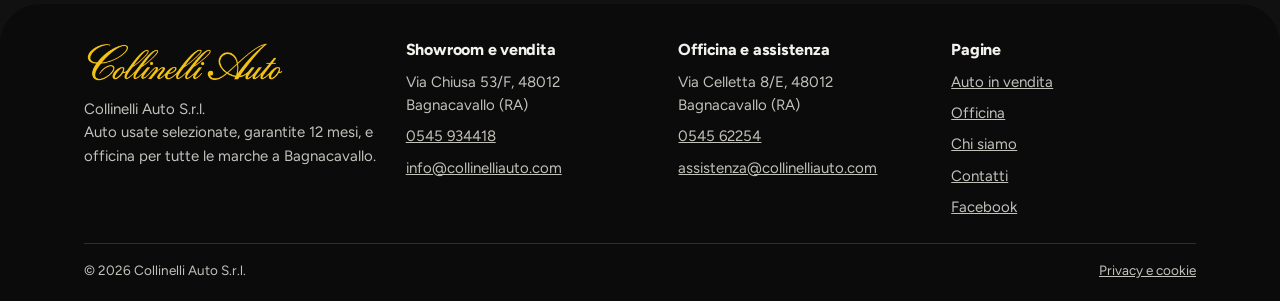
==== commit 7a441f91: "Intro all'apertura del sito: logo che si scrive, fascia gialla, apertura verso l'alto Una volta per " ====
--- a/index.html
+++ b/index.html
@@ -13,7 +13,8 @@
 <link rel="preconnect" href="https://fonts.googleapis.com">
 <link rel="preconnect" href="https://fonts.gstatic.com" crossorigin>
 <link rel="stylesheet" href="https://fonts.googleapis.com/css2?family=Figtree:ital,wght@0,400..900;1,700..900&display=swap">
-<link rel="stylesheet" href="assets/style.css?v=202611271518">
+<link rel="stylesheet" href="assets/style.css?v=202611271522">
+<script>try{if(!sessionStorage.getItem("intro")&&!matchMedia("(prefers-reduced-motion:reduce)").matches)document.documentElement.classList.add("intro")}catch(e){}</script>
 <link rel="icon" href="assets/img/favicon.png" type="image/png">
 <link rel="apple-touch-icon" href="assets/img/apple-touch-icon.png">
 <meta property="og:image" content="assets/img/og.jpg">
@@ -26,6 +27,7 @@
 </script>
 </head>
 <body data-page="home">
+<div class="intro-ov" aria-hidden="true"><img src="assets/img/logo-giallo.png" alt=""></div>
 <div id="top"></div>
 <main id="main">
 
@@ -95,7 +97,7 @@
 
 </main>
 <div id="foot"></div>
-<script src="data/auto.js?v=202611271518"></script>
-<script src="assets/app.js?v=202611271518"></script>
+<script src="data/auto.js?v=202611271522"></script>
+<script src="assets/app.js?v=202611271522"></script>
 </body>
 </html>
--- a/assets/style.css
+++ b/assets/style.css
@@ -376,3 +376,13 @@
 @media(max-width:700px){body[data-page=home] .hero .wrap{padding-bottom:110px}}
 .pause{bottom:clamp(40px,8vh,88px)}
 @media(max-width:700px){.pause{bottom:110px}}
+/* intro all'apertura: il logo si scrive, sale il giallo, si apre il sito (una volta per visita) */
+.intro-ov{display:none}
+html.intro body{overflow:hidden}
+html.intro .intro-ov{display:grid;place-items:center;position:fixed;inset:0;z-index:300;background:#111112;cursor:pointer;animation:ov-out .6s cubic-bezier(.7,0,.25,1) 1.7s forwards}
+html.intro .intro-ov img{width:min(72vw,560px);height:auto;clip-path:inset(-10% 100% -10% 0);animation:ov-write 1.05s cubic-bezier(.55,0,.3,1) .2s forwards}
+html.intro .intro-ov::after{content:"";position:absolute;inset:0;background:var(--acc);transform:translateY(100%);animation:ov-rise .45s cubic-bezier(.7,0,.25,1) 1.3s forwards}
+html.intro .hero video{animation-delay:1.9s}
+@keyframes ov-write{to{clip-path:inset(-10% -2% -10% 0)}}
+@keyframes ov-rise{to{transform:none}}
+@keyframes ov-out{to{transform:translateY(-100%)}}
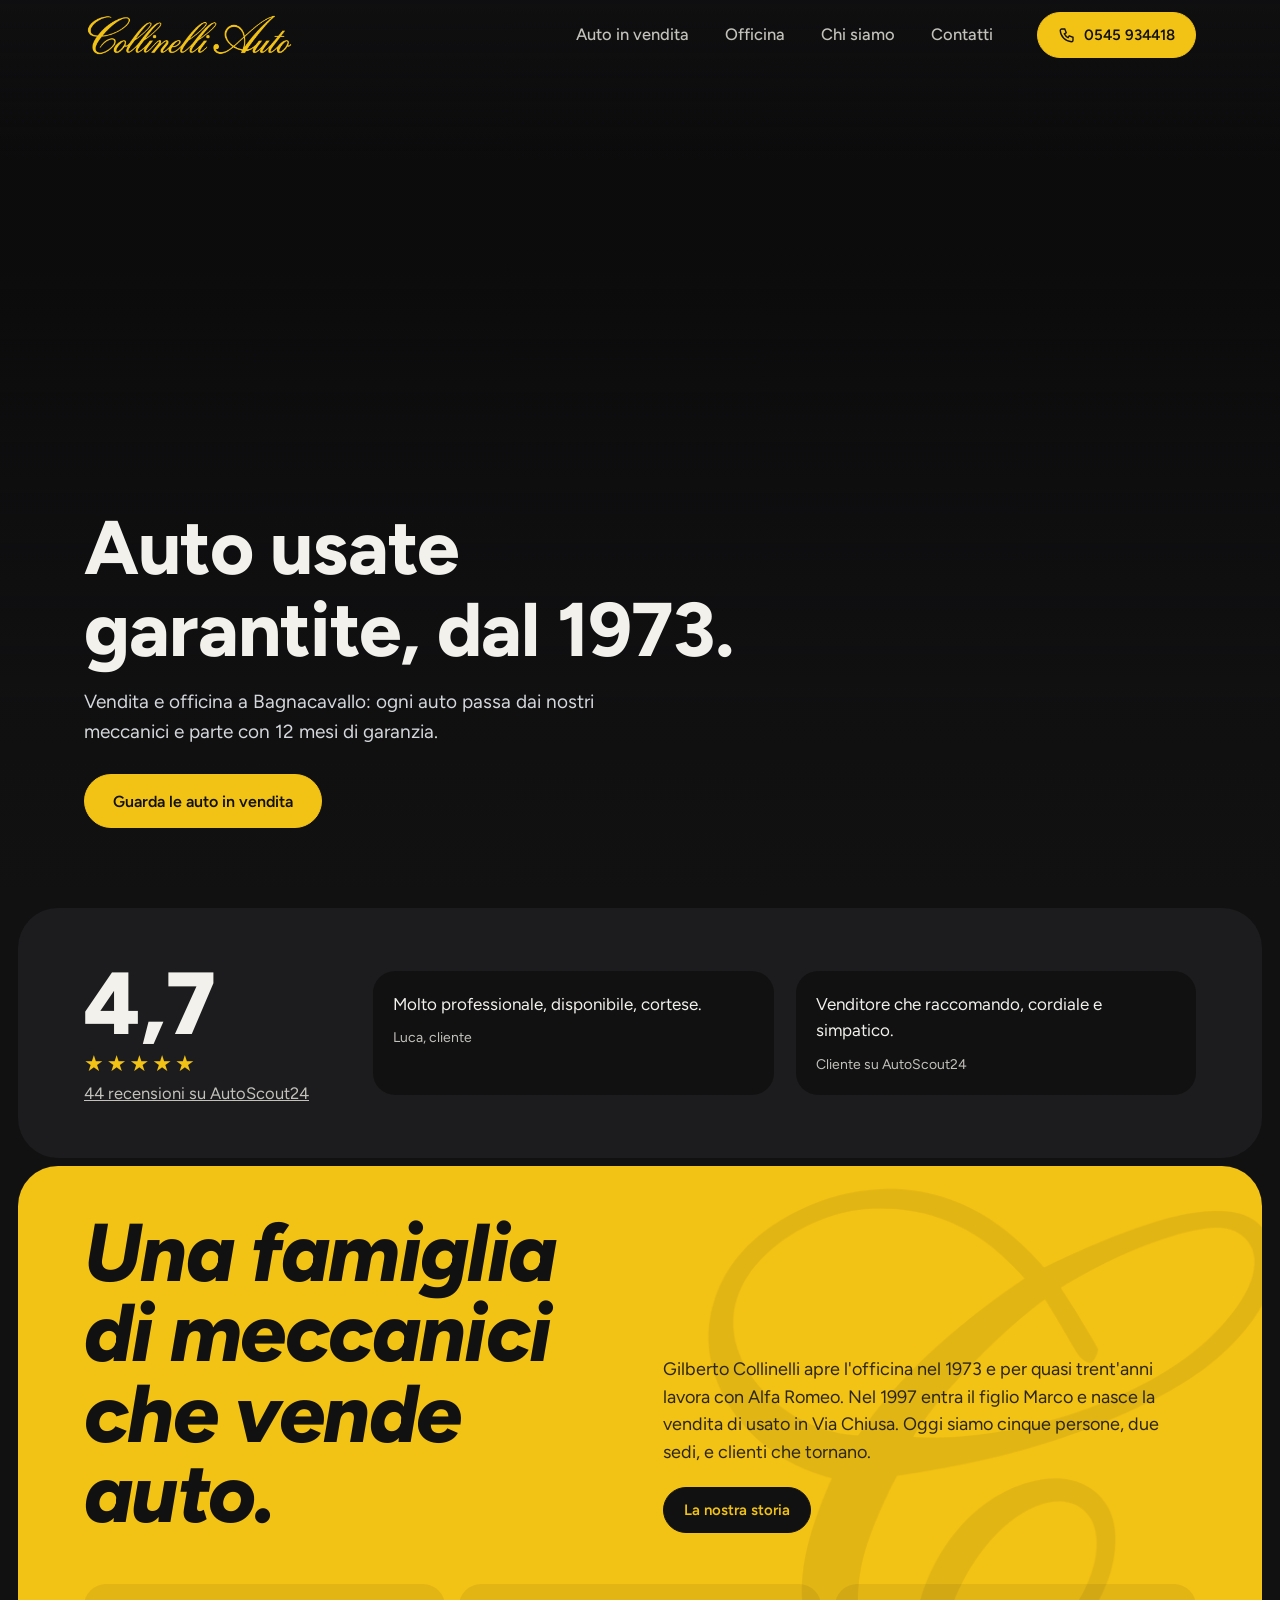
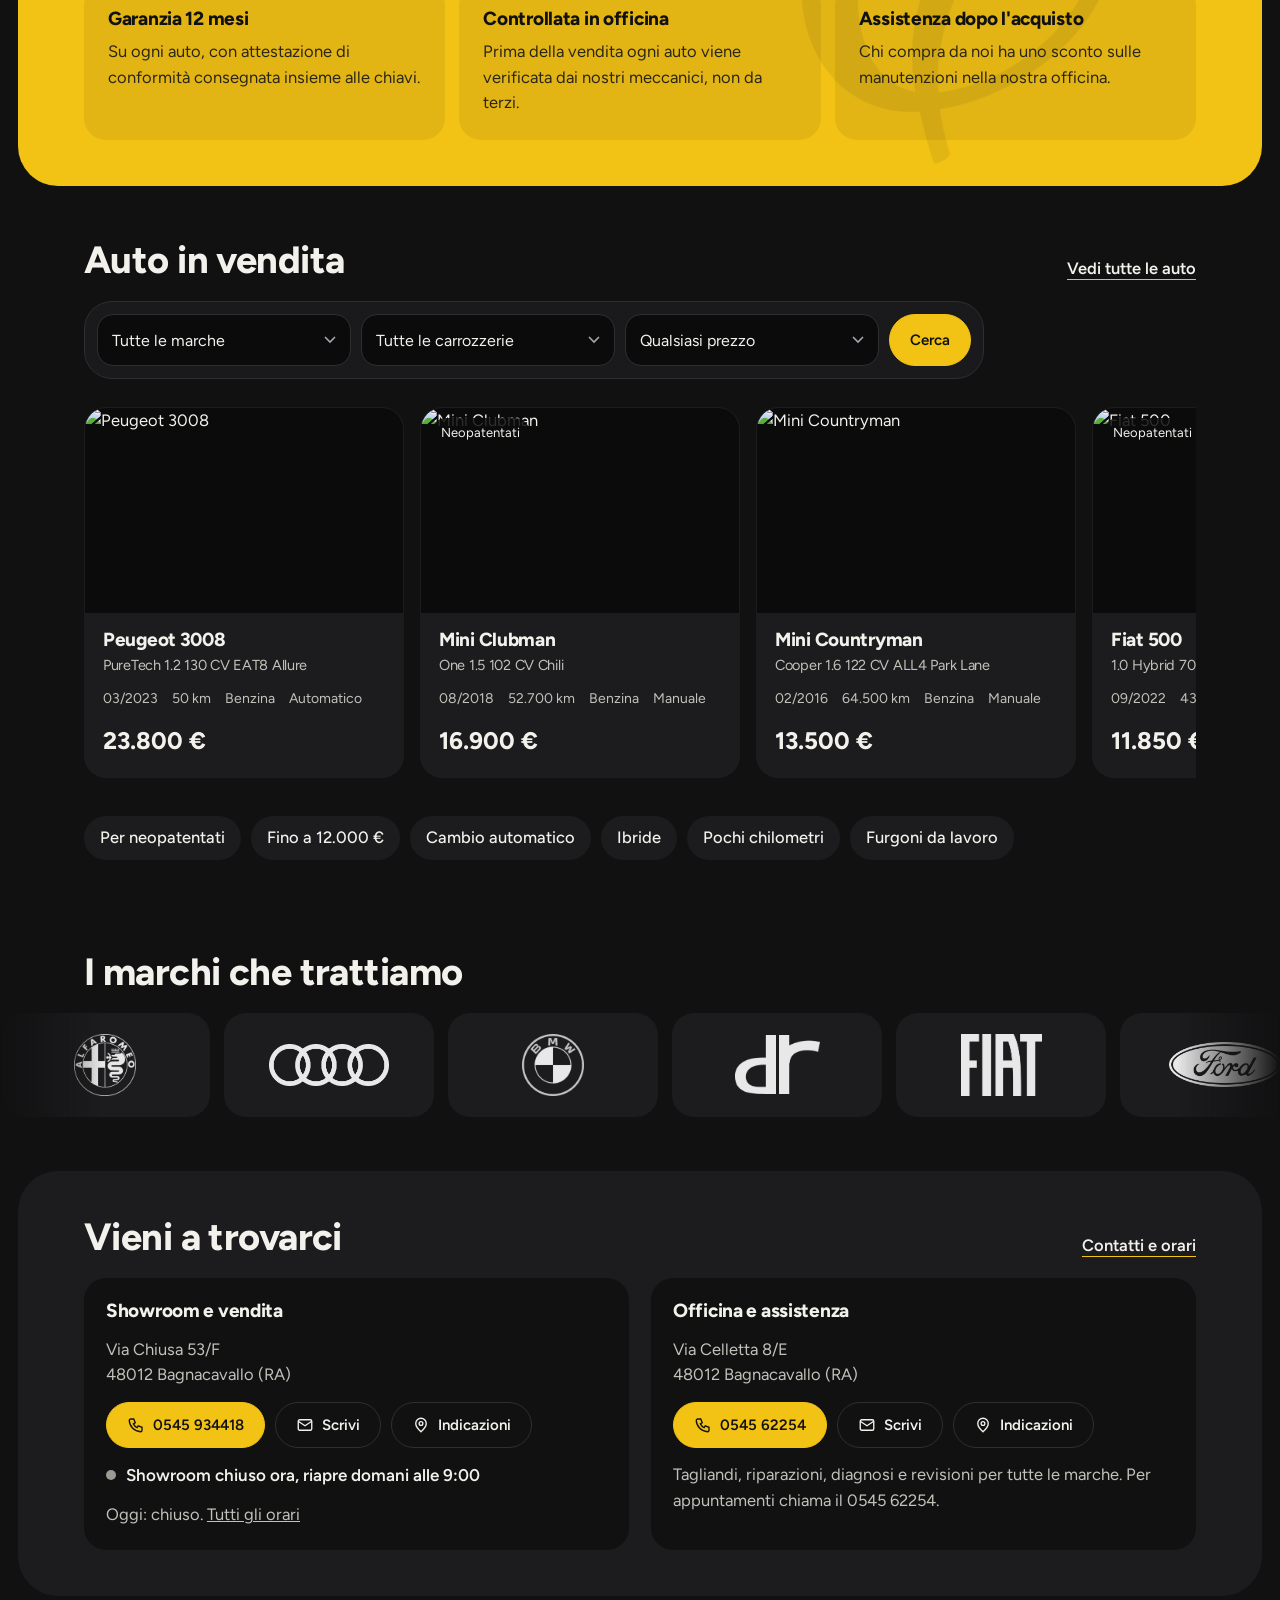
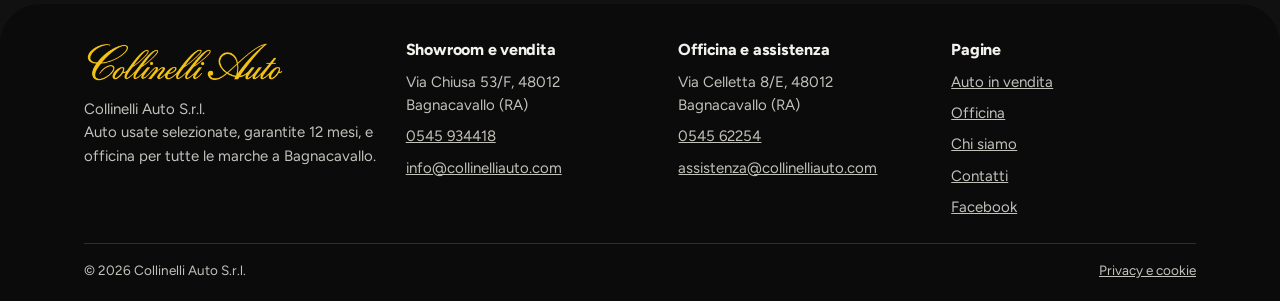
==== commit 1686a010: "SEO: titolo scheda auto sotto i 60 caratteri, schede auto nella sitemap Co-Authored-By: Claude Opus " ====
--- a/index.html
+++ b/index.html
@@ -13,11 +13,13 @@
 <link rel="preconnect" href="https://fonts.googleapis.com">
 <link rel="preconnect" href="https://fonts.gstatic.com" crossorigin>
 <link rel="stylesheet" href="https://fonts.googleapis.com/css2?family=Figtree:ital,wght@0,400..900;1,700..900&display=swap">
-<link rel="stylesheet" href="assets/style.css?v=202611271522">
+<link rel="stylesheet" href="assets/style.css?v=202611271540">
 <script>try{if(!sessionStorage.getItem("intro")&&!matchMedia("(prefers-reduced-motion:reduce)").matches)document.documentElement.classList.add("intro")}catch(e){}</script>
 <link rel="icon" href="assets/img/favicon.png" type="image/png">
 <link rel="apple-touch-icon" href="assets/img/apple-touch-icon.png">
-<meta property="og:image" content="assets/img/og.jpg">
+<meta property="og:image" content="https://michtru.github.io/collinelli/assets/img/og.jpg">
+<meta property="og:type" content="website">
+<meta name="twitter:card" content="summary_large_image">
 <script type="application/ld+json">
 {"@context":"https://schema.org","@type":"AutoDealer","name":"Collinelli Auto S.r.l.","foundingDate":"1973",
 "address":{"@type":"PostalAddress","streetAddress":"Via Chiusa 53/F","postalCode":"48012","addressLocality":"Bagnacavallo","addressRegion":"RA","addressCountry":"IT"},
@@ -27,7 +29,7 @@
 </script>
 </head>
 <body data-page="home">
-<div class="intro-ov" aria-hidden="true"><img src="assets/img/logo-giallo.png" alt=""></div>
+<div class="intro-ov" aria-hidden="true"><svg class="intro-c" viewBox="0 0 700 710"><defs><mask id="intro-m" maskUnits="userSpaceOnUse" x="0" y="0" width="700" height="710"><path d="M473.2 222.3 L464.3 205.0 L463.3 203.0 L461.7 200.0 L460.0 197.0 L458.0 194.0 L456.0 191.0 L454.0 188.0 L452.3 185.0 L450.7 182.0 L449.0 179.0 L447.0 176.0 L445.3 173.0 L443.7 170.0 L442.0 167.0 L440.0 164.0 L438.0 161.0 L436.3 158.0 L434.7 155.0 L433.0 152.0 L431.0 149.0 L429.0 146.0 L427.0 143.0 L425.3 140.0 L424.0 137.0 L422.3 134.0 L420.0 131.0 L418.0 129.0 L407.0 123.0" stroke-width="48.1" style="--l:127.2;--d:150ms;--t:60ms;--e:cubic-bezier(.5,0,1,1)"/><path d="M407.0 123.0 L403.0 119.0 L401.7 117.0 L400.0 114.0 L398.7 111.0 L396.7 108.0 L394.0 105.0 L391.0 102.0 L388.0 99.0 L385.0 96.0 L382.0 93.0 L379.0 90.0 L376.0 87.0 L373.0 84.0 L370.0 81.3 L367.0 78.7 L364.0 76.3 L361.0 73.7 L358.0 71.3 L355.0 69.0 L352.0 66.7 L349.0 64.3 L346.0 62.0 L343.0 60.0 L340.0 58.0 L337.0 56.3 L334.0 54.7 L331.0 53.0 L328.0 51.0 L325.0 49.3 L322.0 48.0 L319.0 46.7 L316.0 45.3 L313.0 43.7 L310.0 42.3 L307.0 41.0 L304.0 40.0 L301.0 38.7 L298.0 37.3 L295.0 36.0 L292.0 35.0 L289.0 34.0 L286.0 33.0 L283.0 32.0 L280.0 31.3 L277.0 30.7 L274.0 30.0 L271.0 29.3 L268.0 28.7 L265.0 28.0 L262.0 27.3 L259.0 27.0 L256.0 26.7 L253.0 26.0 L250.0 25.3 L247.0 25.0 L244.0 25.0 L241.0 25.0 L238.0 25.0 L235.0 24.7 L232.0 24.3 L229.0 24.0 L226.0 24.3 L223.0 24.7 L220.0 25.0 L217.0 25.0 L214.0 25.0 L211.0 25.0 L208.0 25.0 L205.0 25.3 L202.0 25.7 L199.0 26.0 L196.0 26.0 L193.0 26.3 L190.0 26.7 L187.0 27.3 L184.0 27.7 L181.0 28.3 L178.0 28.7 L175.0 29.3 L172.0 30.0 L169.0 31.0 L166.0 32.0 L163.0 32.7 L160.0 33.3 L157.0 34.0 L154.0 35.0 L151.0 36.0 L148.0 37.0 L145.0 38.3 L142.0 39.7 L139.0 41.0 L136.0 42.3 L133.0 43.7 L130.0 45.0 L127.0 46.3 L124.0 47.7 L121.0 49.3 L118.0 50.7 L115.0 52.3 L112.0 54.0 L109.0 56.0 L106.0 58.0 L103.0 60.0 L100.0 61.7 L97.0 63.7 L94.0 65.7 L91.0 68.0 L88.0 70.0 L85.0 72.3 L82.0 74.7 L79.0 77.3 L76.0 80.0 L73.0 83.0 L70.0 86.0 L67.0 89.0 L64.0 92.0 L61.3 95.0 L58.7 98.0 L56.3 101.0 L54.0 104.0 L51.7 107.0 L49.7 110.0 L47.7 113.0 L46.0 116.0 L44.0 119.0 L42.3 122.0 L40.7 125.0 L39.3 128.0 L38.0 131.0 L37.0 134.0 L36.0 137.0 L34.7 140.0 L33.7 143.0 L32.7 146.0 L32.0 149.0 L31.3 152.0 L30.7 155.0 L30.3 158.0 L29.7 161.0 L29.3 164.0 L29.0 167.0 L28.7 170.0 L28.3 173.0 L28.0 176.0 L28.0 179.0 L27.7 182.0 L27.3 185.0 L27.0 188.0 L27.3 191.0 L27.7 194.0 L28.3 197.0 L28.7 200.0 L29.3 203.0 L30.0 206.0 L30.7 209.0 L31.3 212.0 L32.0 215.0 L33.0 218.0 L34.0 221.0 L35.0 224.0 L36.3 227.0 L37.7 230.0 L39.3 233.0 L40.7 236.0 L42.3 239.0 L43.7 242.0 L45.3 245.0 L47.0 248.0 L49.0 251.0 L51.0 254.0 L53.0 257.0 L55.3 260.0 L57.7 263.0 L60.0 266.0 L62.3 269.0 L65.0 272.0 L68.0 275.0 L71.0 278.0 L74.0 281.0 L77.0 284.0 L80.0 287.0 L83.0 289.7 L86.0 292.0 L89.0 294.0 L92.0 296.3 L95.0 298.7 L98.0 301.0 L101.0 303.0 L104.0 305.0 L107.0 307.0 L110.0 308.7 L113.0 310.3 L116.0 311.7 L119.0 313.3 L122.0 314.7 L125.0 316.3 L128.0 317.7 L131.0 319.0 L134.0 320.0 L137.0 321.0 L140.0 322.0 L143.0 323.0 L146.0 324.0 L149.0 325.0 L152.0 325.7 L155.0 326.3 L158.0 327.0 L161.0 328.0 L164.0 328.7 L167.0 329.3 L170.0 329.7 L173.0 330.0 L176.0 330.3 L179.0 330.7 L182.0 331.3 L185.0 332.7 L187.0 334.0 L191.0 338.0" stroke-width="76.1" style="--l:746.6;--d:210ms;--t:361ms;--e:linear"/><path d="M195.0 339.0 L199.0 337.3 L201.0 336.3 L204.0 334.7 L207.0 333.3 L210.0 332.0 L213.0 330.7 L216.0 329.0 L219.0 327.3 L222.0 325.7 L224.0 324.7 L230.0 324.0" stroke-width="78.1" style="--l:44.4;--d:571ms;--t:60ms;--e:linear"/><path d="M230.0 324.0 L234.0 327.7 L236.0 328.3 L239.0 329.0 L242.0 329.0 L245.0 329.0 L248.0 329.0 L251.0 328.7 L254.0 328.3 L257.0 328.0 L260.0 328.0 L263.0 327.7 L266.0 327.3 L269.0 327.0 L272.0 327.0 L275.0 326.7 L278.0 326.3 L281.0 326.0 L284.0 325.7 L287.0 325.3 L290.0 325.0 L293.0 325.0 L296.0 324.7 L299.0 324.3 L302.0 324.0 L305.0 324.0 L308.0 323.7 L311.0 323.3 L314.0 323.0 L317.0 322.7 L320.0 322.3 L323.0 321.7 L326.0 321.3 L329.0 321.0 L332.0 320.7 L335.0 320.3 L338.0 319.7 L341.0 319.3 L344.0 318.7 L347.0 318.0 L350.0 317.3 L353.0 316.7 L356.0 316.0 L359.0 315.3 L362.0 314.7 L365.0 314.3 L368.0 313.7 L371.0 313.3 L374.0 312.7 L377.0 312.0 L380.0 311.0 L383.0 310.3 L386.0 309.7 L389.0 309.0 L392.0 308.3 L395.0 307.7 L398.0 307.0 L401.0 306.0 L404.0 305.0 L407.0 304.0 L410.0 303.3 L413.0 302.7 L416.0 302.0 L419.0 301.0 L422.0 300.0 L425.0 299.0 L428.0 298.0 L431.0 297.3 L434.0 296.3 L437.0 295.7 L440.0 294.3 L443.0 293.3 L446.0 292.0 L449.0 291.0 L452.0 290.0 L455.0 289.0 L458.0 288.0 L461.0 287.0 L464.0 286.0 L467.0 285.0 L470.0 284.0 L473.0 283.0 L476.0 282.0 L479.0 280.7 L482.0 279.3 L485.0 278.0 L488.0 277.0 L491.0 275.7 L494.0 274.3 L497.0 273.0 L500.0 272.0 L503.0 270.7 L506.0 269.3 L509.0 267.7 L512.0 266.3 L515.0 265.0 L518.0 263.7 L521.0 262.3 L524.0 260.7 L527.0 259.3 L530.0 257.7 L533.0 256.3 L536.0 254.7 L539.0 253.0 L542.0 251.3 L545.0 250.0 L548.0 248.7 L551.0 247.0 L554.0 245.0 L557.0 243.3 L560.0 241.7 L563.0 240.0 L566.0 238.0 L569.0 236.0 L572.0 234.0 L575.0 232.3 L578.0 230.3 L581.0 228.3 L584.0 226.0 L587.0 224.0 L590.0 222.0 L593.0 220.0 L596.0 218.0 L599.0 215.7 L602.0 213.3 L605.0 210.7 L608.0 208.0 L611.0 205.0 L614.0 202.3 L617.0 199.7 L620.0 197.0 L623.0 194.0 L626.0 191.0 L629.0 188.0 L632.0 185.0 L634.7 182.0 L637.3 179.0 L640.0 176.0 L642.7 173.0 L645.3 170.0 L647.7 167.0 L650.0 164.0 L652.0 161.0 L654.0 158.0 L656.0 155.0 L658.0 152.0 L659.7 149.0 L661.3 146.0 L662.7 143.0 L664.3 140.0 L666.0 137.0 L667.7 134.0 L669.0 131.0 L670.0 128.0 L671.0 125.0 L671.7 122.0 L672.3 119.0 L673.0 116.0 L673.7 113.0 L674.0 110.0 L674.3 107.0 L674.7 104.0 L675.0 101.0 L674.7 98.0 L674.3 95.0 L674.0 92.0 L673.7 89.0 L673.3 86.0 L672.7 83.0 L672.0 80.0 L670.7 77.0 L669.0 74.0 L667.0 71.0 L665.0 68.0 L662.7 65.0 L660.0 62.0 L657.0 59.7 L654.0 57.3 L651.0 55.7 L648.0 54.0 L645.0 53.0 L642.0 52.0 L639.0 51.0 L636.0 50.3 L633.0 49.7 L630.0 49.3 L627.0 49.0 L624.0 49.0 L621.0 49.0 L618.0 49.0 L615.0 49.0 L612.0 49.0 L609.0 49.0 L606.0 49.0 L603.0 49.3 L600.0 49.7 L597.0 50.0 L594.0 50.3 L591.0 51.0 L588.0 51.7 L585.0 52.3 L582.0 53.0 L579.0 53.7 L576.0 54.3 L573.0 55.0 L570.0 56.0 L567.0 56.7 L564.0 57.3 L561.0 58.0 L558.0 59.0 L555.0 60.0 L552.0 61.0 L549.0 62.0 L546.0 63.0 L543.0 64.0 L540.0 65.0 L537.0 66.0 L534.0 67.0 L531.0 68.0 L528.0 69.0 L525.0 70.0 L522.0 71.3 L519.0 72.7 L516.0 74.0 L513.0 75.0 L510.0 76.0 L507.0 77.3 L504.0 78.7 L501.0 80.0 L498.0 81.3 L495.0 82.7 L492.0 84.0 L489.0 85.3 L486.0 86.7 L483.0 88.0 L480.0 89.0 L477.0 90.3 L474.0 91.7 L471.0 93.3 L468.0 94.7 L465.0 96.3 L462.0 97.7 L459.0 99.3 L456.0 100.7 L453.0 102.3 L450.0 103.7 L447.0 105.0 L444.0 106.3 L441.0 108.0 L438.0 109.7 L435.0 111.3 L432.0 113.0 L429.0 114.7 L426.0 116.0 L423.0 117.3 L420.0 119.3 L418.0 121.0 L407.0 126.0" stroke-width="73.2" style="--l:856.4;--d:631ms;--t:414ms;--e:linear"/><path d="M407.0 126.0 L403.0 130.0 L401.0 131.7 L398.0 134.0 L395.0 136.0 L392.0 138.0 L389.0 140.3 L386.0 142.7 L383.0 145.0 L380.0 147.3 L377.0 149.7 L374.0 152.3 L371.0 154.7 L368.0 157.0 L365.0 159.3 L362.0 161.7 L359.0 164.0 L356.0 166.3 L353.0 169.0 L350.0 171.7 L347.0 174.3 L344.0 176.7 L341.0 179.3 L338.0 181.7 L335.0 184.3 L332.0 186.7 L329.0 189.3 L326.0 192.0 L323.0 195.0 L320.0 198.0 L317.0 200.7 L314.0 203.3 L311.0 206.0 L308.0 209.0 L305.0 212.0 L302.0 215.0 L299.0 218.0 L296.0 221.0 L293.0 224.0 L290.0 227.0 L287.0 230.0 L284.0 233.0 L281.3 236.0 L278.7 239.0 L276.0 242.0 L273.3 245.0 L270.7 248.0 L268.0 251.0 L265.0 254.0 L262.0 257.0 L259.3 260.0 L257.0 263.0 L255.0 266.0 L252.7 269.0 L250.3 272.0 L247.7 275.0 L245.3 278.0 L243.0 281.0 L240.7 284.0 L239.0 287.0 L237.7 290.0 L237.0 293.0 L236.0 296.0 L235.0 299.0 L234.0 302.0 L233.0 305.0 L232.3 308.0 L231.7 311.0 L231.0 314.0 L230.3 316.0 L229.0 320.0" stroke-width="72.6" style="--l:274.3;--d:1045ms;--t:131ms;--e:linear"/><path d="M193.0 342.0 L192.0 346.0 L191.7 348.0 L191.3 351.0 L190.7 354.0 L190.0 357.0 L189.3 360.0 L188.7 363.0 L188.3 366.0 L187.7 369.0 L187.3 372.0 L186.7 375.0 L186.3 378.0 L185.7 381.0 L185.0 384.0 L183.7 387.0 L182.3 390.0 L181.0 393.0 L180.0 396.0 L179.0 399.0 L178.0 402.0 L177.0 405.0 L176.0 408.0 L175.0 411.0 L174.0 414.0 L173.0 417.0 L171.7 420.0 L170.3 423.0 L169.0 426.0 L168.3 429.0 L167.7 432.0 L167.0 435.0 L166.3 438.0 L165.7 441.0 L165.0 444.0 L164.0 447.0 L163.3 450.0 L162.7 453.0 L162.3 456.0 L162.0 459.0 L161.7 462.0 L161.3 465.0 L160.7 468.0 L160.3 471.0 L160.0 474.0 L159.7 477.0 L159.3 480.0 L159.0 483.0 L159.0 486.0 L158.7 489.0 L158.7 492.0 L158.7 495.0 L159.0 498.0 L159.3 501.0 L159.7 504.0 L160.0 507.0 L160.3 510.0 L160.7 513.0 L161.3 516.0 L161.7 519.0 L162.3 522.0 L162.7 525.0 L163.3 528.0 L163.7 531.0 L164.3 534.0 L165.0 537.0 L166.0 540.0 L166.7 543.0 L167.3 546.0 L168.3 549.0 L169.7 552.0 L171.0 555.0 L172.0 558.0 L173.0 561.0 L174.3 564.0 L175.7 567.0 L177.3 570.0 L178.7 573.0 L180.3 576.0 L182.0 579.0 L184.3 582.0 L186.7 585.0 L189.0 588.0 L191.3 591.0 L194.0 594.0 L197.0 597.0 L200.0 600.0 L203.0 602.7 L206.0 605.0 L209.0 607.3 L212.0 609.3 L215.0 611.3 L218.0 613.0 L221.0 614.7 L224.0 616.0 L227.0 617.0 L230.0 618.3 L233.0 619.3 L236.0 620.3 L239.0 621.0 L242.0 622.0 L245.0 622.7 L248.0 623.0 L251.0 623.0 L254.0 623.0 L257.0 623.0 L260.0 623.0 L263.0 623.0 L266.0 623.0 L268.0 623.0 L273.0 620.0" stroke-width="83.5" style="--l:359.5;--d:1176ms;--t:172ms;--e:linear"/><path d="M273.0 620.0 L273.0 616.0 L273.0 614.0 L273.0 611.0 L273.0 608.0 L273.0 605.0 L273.0 602.0 L272.7 599.0 L272.3 596.0 L272.0 593.0 L272.0 590.0 L272.0 587.0 L272.0 584.0 L271.7 581.0 L271.3 578.0 L271.0 575.0 L271.0 572.0 L271.0 569.0 L271.0 566.0 L271.0 563.0 L271.3 560.0 L271.7 557.0 L272.3 554.0 L272.7 551.0 L273.0 548.0 L273.3 545.0 L274.0 542.0 L274.7 539.0 L275.3 536.0 L276.0 533.0 L276.7 530.0 L277.3 527.0 L278.0 524.0 L279.0 521.0 L279.7 518.0 L280.7 515.0 L281.3 512.0 L282.3 509.0 L283.0 506.0 L284.3 503.0 L285.7 500.0 L287.0 497.0 L288.0 494.0 L289.0 491.0 L290.3 488.0 L291.7 485.0 L293.3 482.0 L294.7 479.0 L296.3 476.0 L297.7 473.0 L299.3 470.0 L300.7 467.0 L302.3 464.0 L304.0 461.0 L305.7 458.0 L307.3 455.0 L309.0 452.0 L311.3 449.0 L313.3 446.0 L315.7 443.0 L317.7 440.0 L320.0 437.0 L322.0 434.0 L324.3 431.0 L326.7 428.0 L329.3 425.0 L332.0 422.0 L335.0 419.0 L338.0 416.0 L341.0 413.0 L344.0 410.0 L347.0 407.3 L350.0 404.7 L353.0 402.0 L356.0 399.3 L359.0 397.0 L362.0 395.0 L365.0 393.0 L368.0 391.0 L371.0 389.3 L374.0 387.7 L377.0 386.0 L380.0 384.0 L383.0 382.3 L386.0 381.0 L389.0 380.0 L392.0 379.0 L395.0 378.0 L398.0 376.7 L401.0 375.7 L404.0 374.7 L407.0 374.0 L410.0 373.0 L413.0 372.3 L416.0 372.0 L419.0 372.0 L422.0 371.7 L425.0 371.3 L428.0 371.3 L431.0 371.7 L434.0 372.0 L437.0 372.3 L440.0 372.7 L443.0 373.3 L446.0 374.0 L449.0 375.0 L452.0 376.0 L455.0 377.0 L458.0 378.3 L461.0 380.0 L464.0 382.3 L467.0 385.0 L470.0 388.0 L473.0 391.0 L475.7 394.0 L478.0 397.0 L479.7 400.0 L481.0 403.0 L482.0 406.0 L483.0 409.0 L483.7 412.0 L484.3 415.0 L485.0 418.0 L485.7 421.0 L486.0 424.0 L486.0 427.0 L486.0 430.0 L486.0 433.0 L486.0 436.0 L486.0 439.0 L485.7 442.0 L485.3 445.0 L485.0 448.0 L484.7 451.0 L484.0 454.0 L483.3 457.0 L482.7 460.0 L482.3 463.0 L481.7 466.0 L481.0 469.0 L480.0 472.0 L478.7 475.0 L477.3 478.0 L476.0 481.0 L475.0 484.0 L473.7 487.0 L472.3 490.0 L471.0 493.0 L469.7 496.0 L468.0 499.0 L466.3 502.0 L464.7 505.0 L463.0 508.0 L461.0 511.0 L459.0 514.0 L457.0 517.0 L455.0 520.0 L453.0 523.0 L451.0 526.0 L448.7 529.0 L446.3 532.0 L443.7 535.0 L441.3 538.0 L438.7 541.0 L436.0 544.0 L433.0 547.0 L430.0 550.0 L427.0 553.0 L424.0 555.7 L421.0 558.3 L418.0 561.0 L415.0 563.7 L412.0 566.3 L409.0 568.7 L406.0 571.0 L403.0 573.3 L400.0 575.7 L397.0 578.0 L394.0 580.0 L391.0 582.0 L388.0 584.0 L385.0 586.0 L382.0 588.0 L379.0 589.7 L376.0 591.3 L373.0 593.0 L370.0 594.7 L367.0 596.3 L364.0 597.7 L361.0 599.3 L358.0 600.7 L355.0 602.0 L352.0 603.3 L349.0 604.7 L346.0 606.0 L343.0 607.0 L340.0 608.0 L337.0 609.0 L334.0 610.3 L331.0 611.7 L328.0 613.0 L325.0 614.0 L322.0 615.0 L319.0 615.7 L316.0 616.3 L313.0 617.0 L310.0 617.7 L307.0 618.3 L304.0 619.0 L301.0 619.7 L298.0 620.3 L295.0 620.7 L292.0 621.0 L289.0 621.3 L286.0 621.7 L283.0 622.0 L281.0 622.0 L276.0 625.0" stroke-width="49.4" style="--l:734.8;--d:1348ms;--t:355ms;--e:linear"/><path d="M276.0 625.0 L277.0 629.0 L277.0 631.0 L277.3 634.0 L277.7 637.0 L278.0 640.0 L278.3 643.0 L279.0 646.0 L279.7 649.0 L280.3 652.0 L281.0 655.0 L281.7 658.0 L282.3 661.0 L283.0 664.0 L284.0 667.0 L284.7 670.0 L285.3 673.0 L286.0 676.0 L287.0 679.0 L287.3 682.0 L287.3 684.0 L280.9 702.2" stroke-width="40.5" style="--l:85.5;--d:1703ms;--t:60ms;--e:cubic-bezier(0,0,.4,1)"/></mask></defs><image href="assets/img/intro-c.png" width="700" height="710" mask="url(#intro-m)"/></svg></div>
 <div id="top"></div>
 <main id="main">
 
@@ -97,7 +99,7 @@
 
 </main>
 <div id="foot"></div>
-<script src="data/auto.js?v=202611271522"></script>
-<script src="assets/app.js?v=202611271522"></script>
+<script src="data/auto.js?v=202611271540"></script>
+<script src="assets/app.js?v=202611271540"></script>
 </body>
 </html>
--- a/assets/style.css
+++ b/assets/style.css
@@ -376,13 +376,14 @@
 @media(max-width:700px){body[data-page=home] .hero .wrap{padding-bottom:110px}}
 .pause{bottom:clamp(40px,8vh,88px)}
 @media(max-width:700px){.pause{bottom:110px}}
-/* intro all'apertura: il logo si scrive, sale il giallo, si apre il sito (una volta per visita) */
+/* intro all'apertura (una volta per visita)
+   la C del monogramma si scrive a mano tratto dopo tratto, poi la camera "vola" dentro l'occhiello basso della C e si apre il sito */
 .intro-ov{display:none}
 html.intro body{overflow:hidden}
-html.intro .intro-ov{display:grid;place-items:center;position:fixed;inset:0;z-index:300;background:#111112;cursor:pointer;animation:ov-out .6s cubic-bezier(.7,0,.25,1) 1.7s forwards}
-html.intro .intro-ov img{width:min(72vw,560px);height:auto;clip-path:inset(-10% 100% -10% 0);animation:ov-write 1.05s cubic-bezier(.55,0,.3,1) .2s forwards}
-html.intro .intro-ov::after{content:"";position:absolute;inset:0;background:var(--acc);transform:translateY(100%);animation:ov-rise .45s cubic-bezier(.7,0,.25,1) 1.3s forwards}
-html.intro .hero video{animation-delay:1.9s}
-@keyframes ov-write{to{clip-path:inset(-10% -2% -10% 0)}}
-@keyframes ov-rise{to{transform:none}}
-@keyframes ov-out{to{transform:translateY(-100%)}}
+html.intro .intro-ov{display:grid;place-items:center;position:fixed;inset:0;z-index:300;background:#111112;cursor:pointer;animation:ov-clear .75s cubic-bezier(.6,0,.2,1) 2163ms forwards}
+.intro-c{width:clamp(170px,30vw,330px);height:auto;overflow:visible;transform-origin:53.6% 70.4%;animation:c-zoom 1s cubic-bezier(.8,0,.15,1) 1983ms forwards}
+.intro-c path{fill:none;stroke:#fff;stroke-linecap:round;stroke-linejoin:round;stroke-dasharray:var(--l);stroke-dashoffset:var(--l);animation:c-draw var(--t) var(--e) var(--d) forwards}
+html.intro .hero video{animation:settle 1.6s cubic-bezier(.2,.7,.2,1) 2233ms both}
+@keyframes c-draw{to{stroke-dashoffset:0}}
+@keyframes c-zoom{60%{opacity:1}to{transform:scale(22);opacity:0}}
+@keyframes ov-clear{to{background-color:rgb(17 17 18 / 0)}}
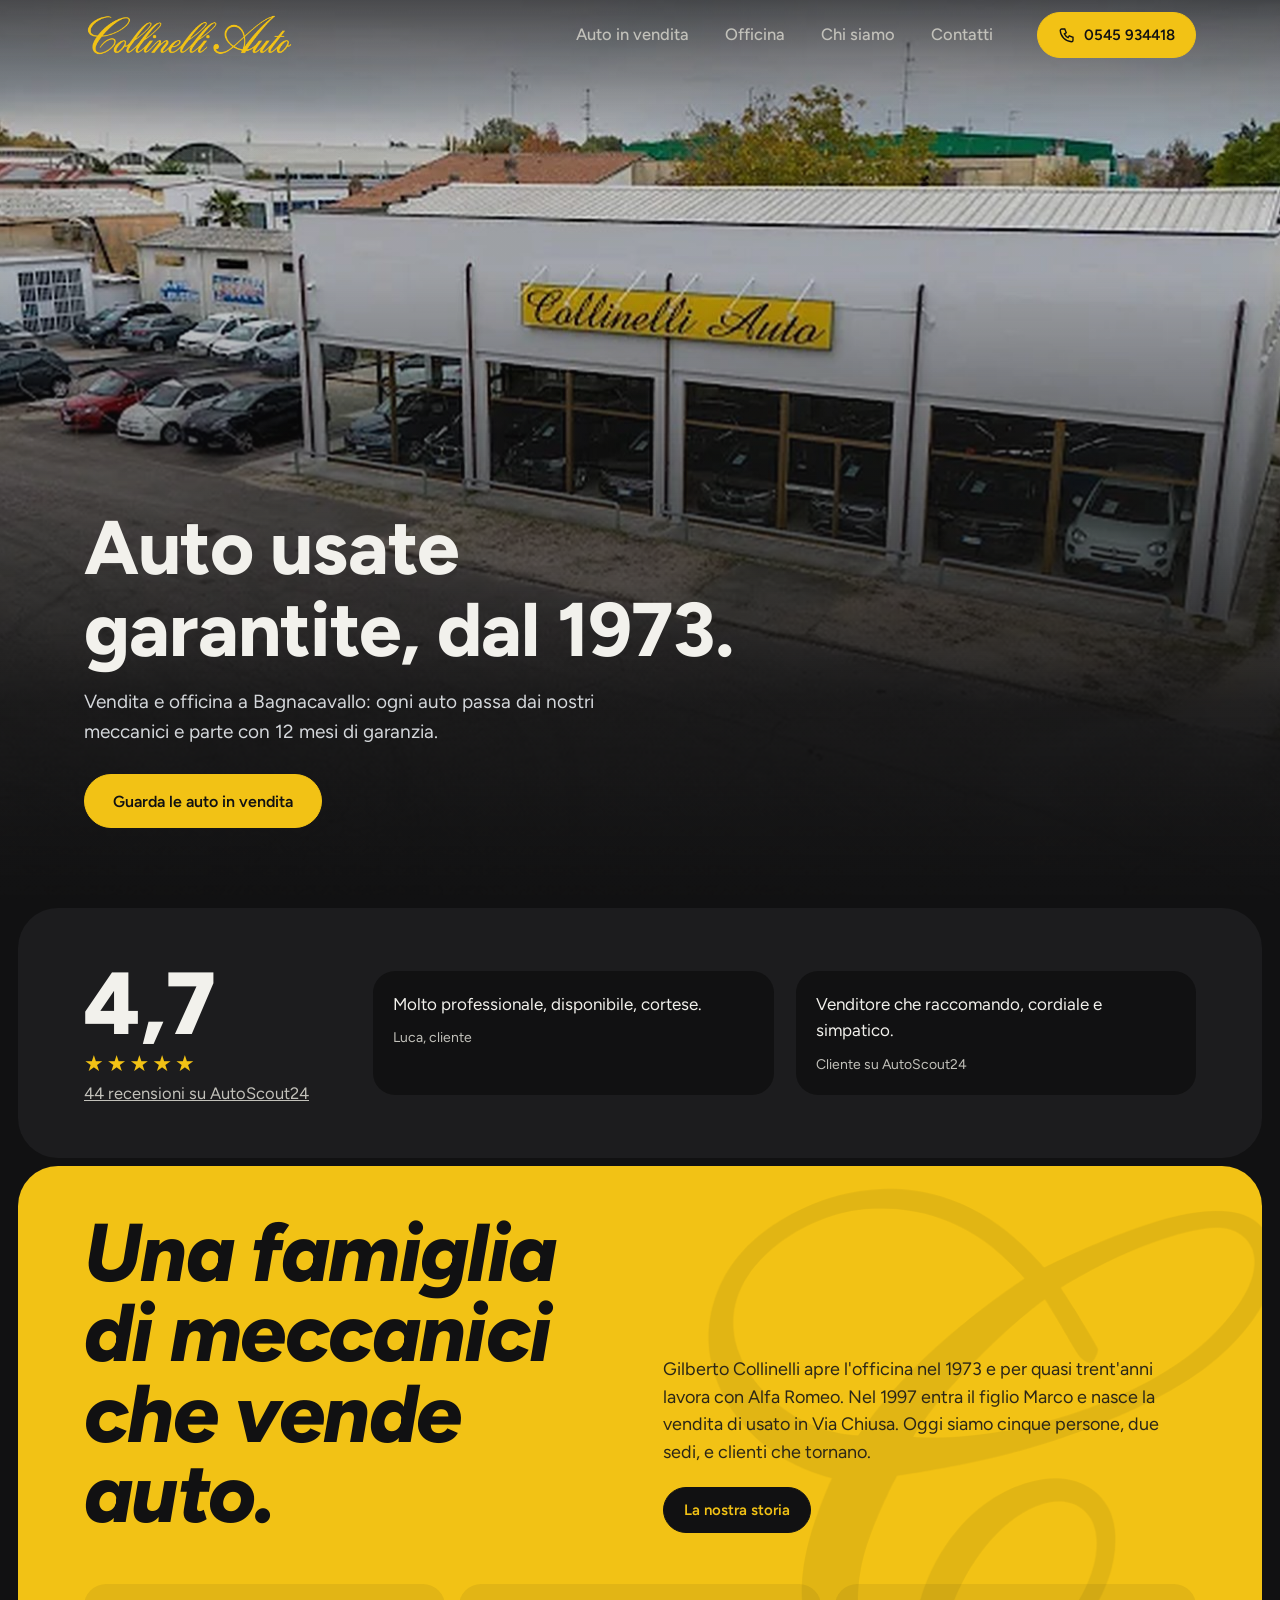
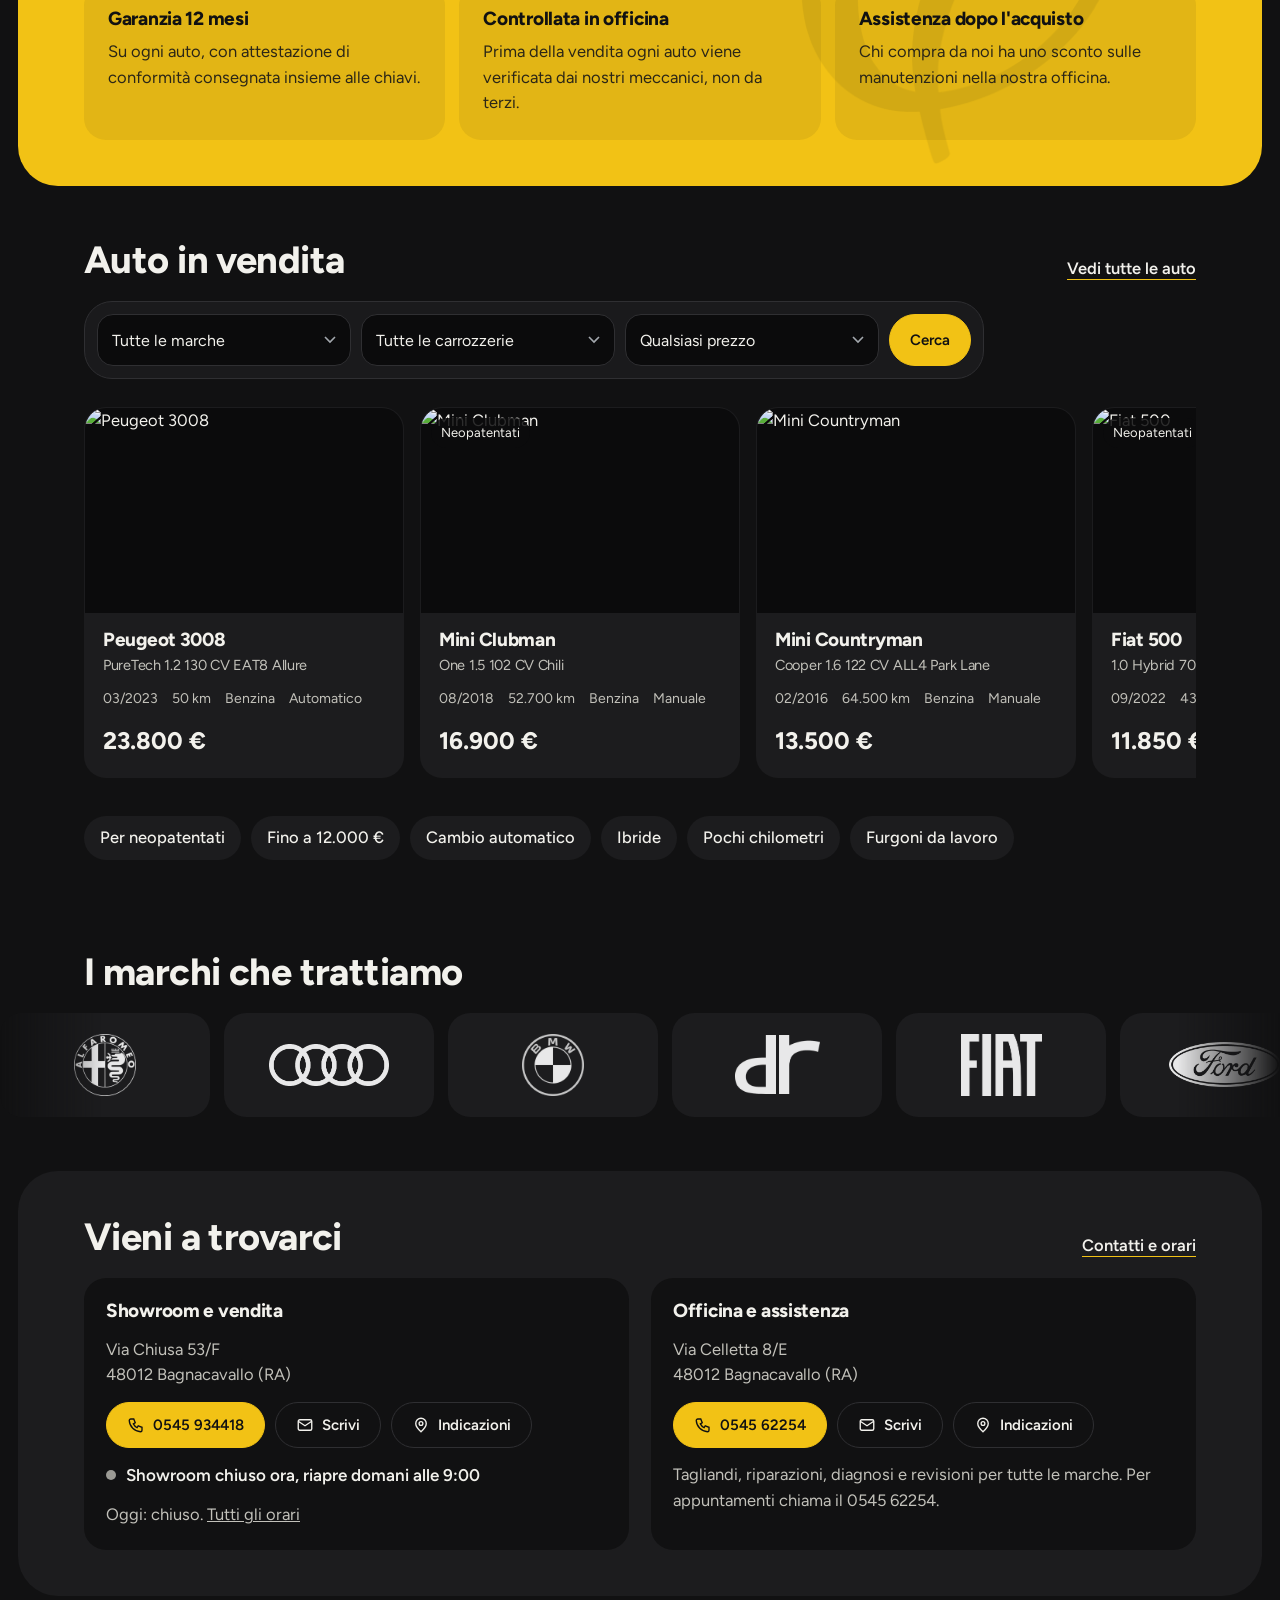
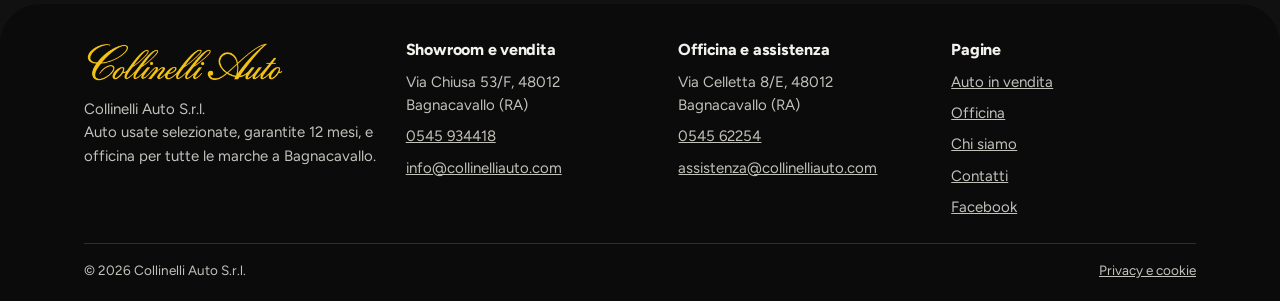
==== commit 69b22c1e: "Foto dall'alto dello showroom come sfondo dell'hero (in attesa del video) e in Chi siamo Co-Authored" ====
--- a/index.html
+++ b/index.html
@@ -10,10 +10,11 @@
 <meta property="og:title" content="Auto usate garantite a Bagnacavallo | Collinelli Auto">
 <meta property="og:description" content="Auto usate selezionate e garantite 12 mesi, officina per tutte le marche. Collinelli Auto a Bagnacavallo (RA), tra Lugo e Ravenna, dal 1973.">
 <meta property="og:locale" content="it_IT">
+<link rel="preload" as="image" href="assets/img/sede-showroom.jpg">
 <link rel="preconnect" href="https://fonts.googleapis.com">
 <link rel="preconnect" href="https://fonts.gstatic.com" crossorigin>
 <link rel="stylesheet" href="https://fonts.googleapis.com/css2?family=Figtree:ital,wght@0,400..900;1,700..900&display=swap">
-<link rel="stylesheet" href="assets/style.css?v=202611271540">
+<link rel="stylesheet" href="assets/style.css?v=202611271545">
 <script>try{if(!sessionStorage.getItem("intro")&&!matchMedia("(prefers-reduced-motion:reduce)").matches)document.documentElement.classList.add("intro")}catch(e){}</script>
 <link rel="icon" href="assets/img/favicon.png" type="image/png">
 <link rel="apple-touch-icon" href="assets/img/apple-touch-icon.png">
@@ -99,7 +100,7 @@
 
 </main>
 <div id="foot"></div>
-<script src="data/auto.js?v=202611271540"></script>
-<script src="assets/app.js?v=202611271540"></script>
+<script src="data/auto.js?v=202611271545"></script>
+<script src="assets/app.js?v=202611271545"></script>
 </body>
 </html>
--- a/assets/style.css
+++ b/assets/style.css
@@ -387,3 +387,8 @@
 @keyframes c-draw{to{stroke-dashoffset:0}}
 @keyframes c-zoom{60%{opacity:1}to{transform:scale(22);opacity:0}}
 @keyframes ov-clear{to{background-color:rgb(17 17 18 / 0)}}
+.hero video{object-position:60% 50%}
+@media(max-width:700px) and (orientation:portrait){.hero video{object-position:54% 50%}}
+.photo-band{margin:8px clamp(6px,1.4vw,20px);border-radius:var(--r-l);overflow:hidden;aspect-ratio:21/8;background:var(--raised)}
+.photo-band img{width:100%;height:100%;object-fit:cover;object-position:60% 55%}
+@media(max-width:700px){.photo-band{aspect-ratio:4/3}}
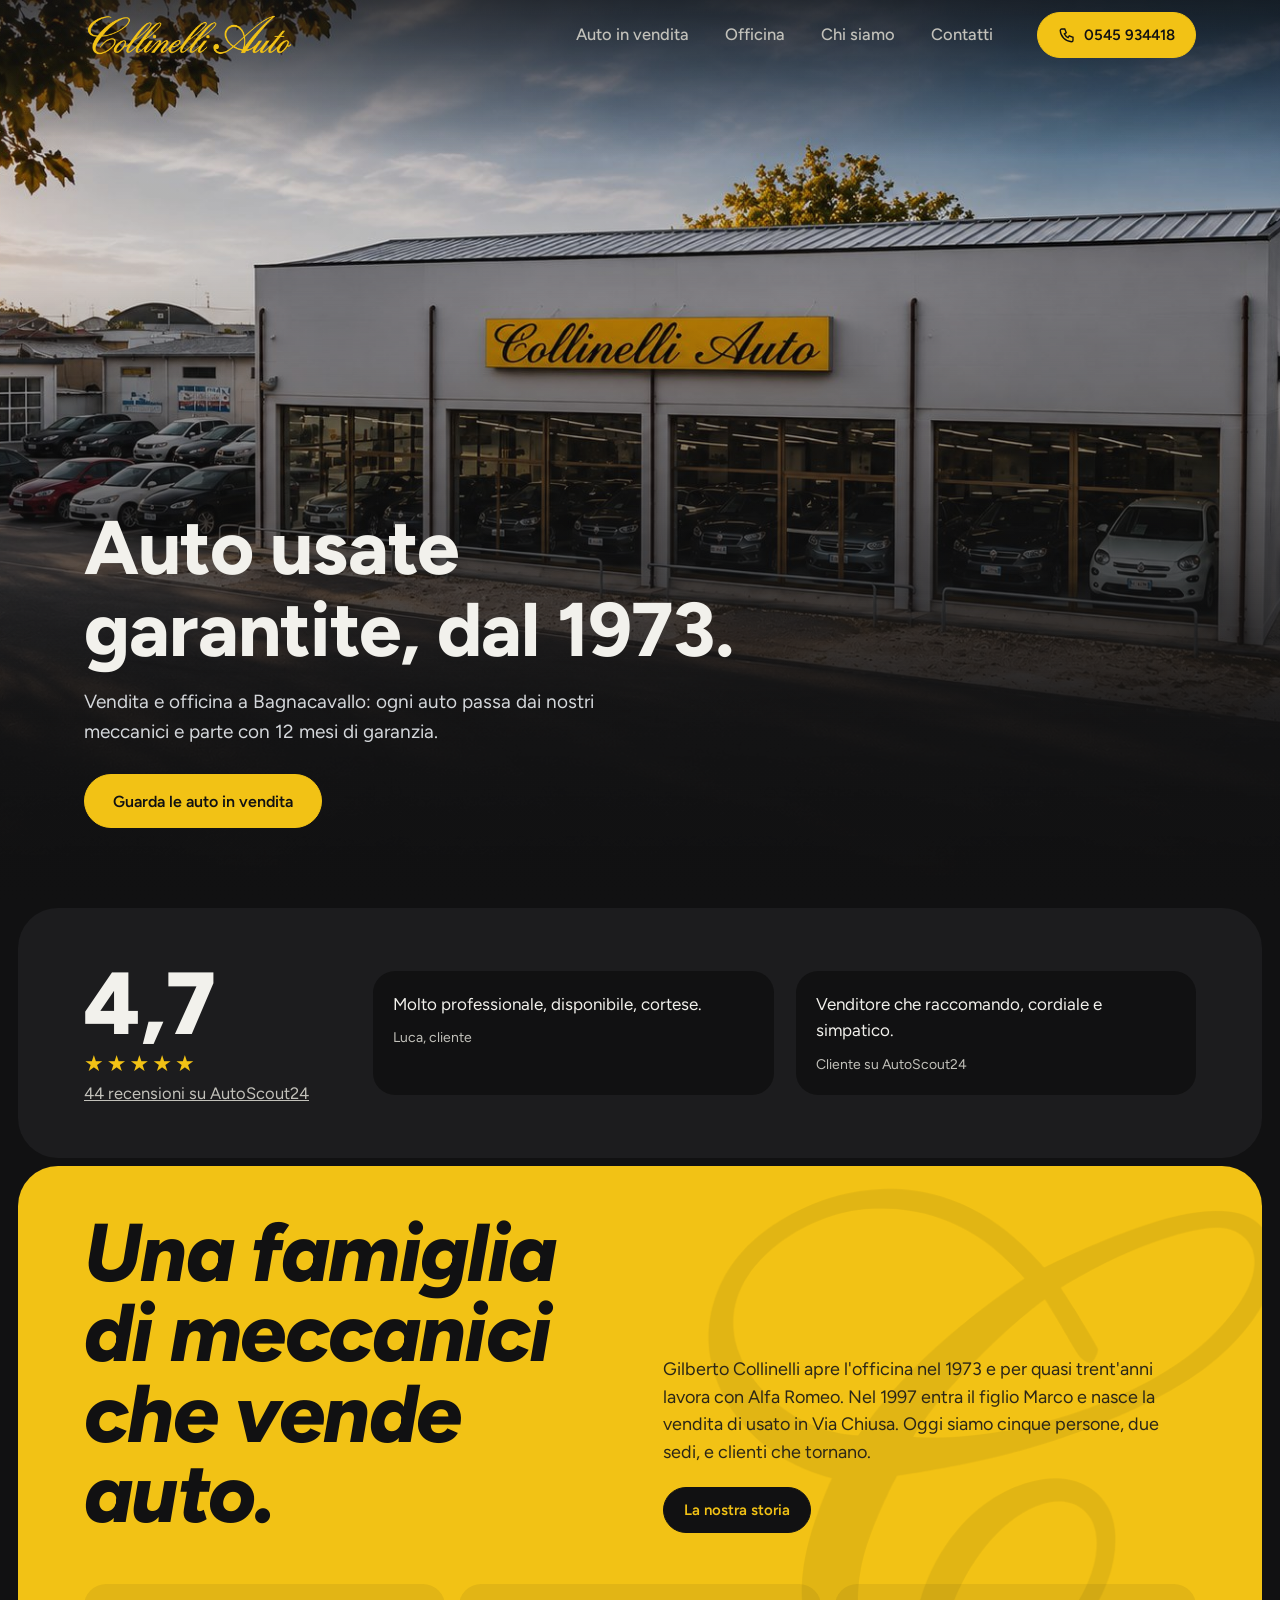
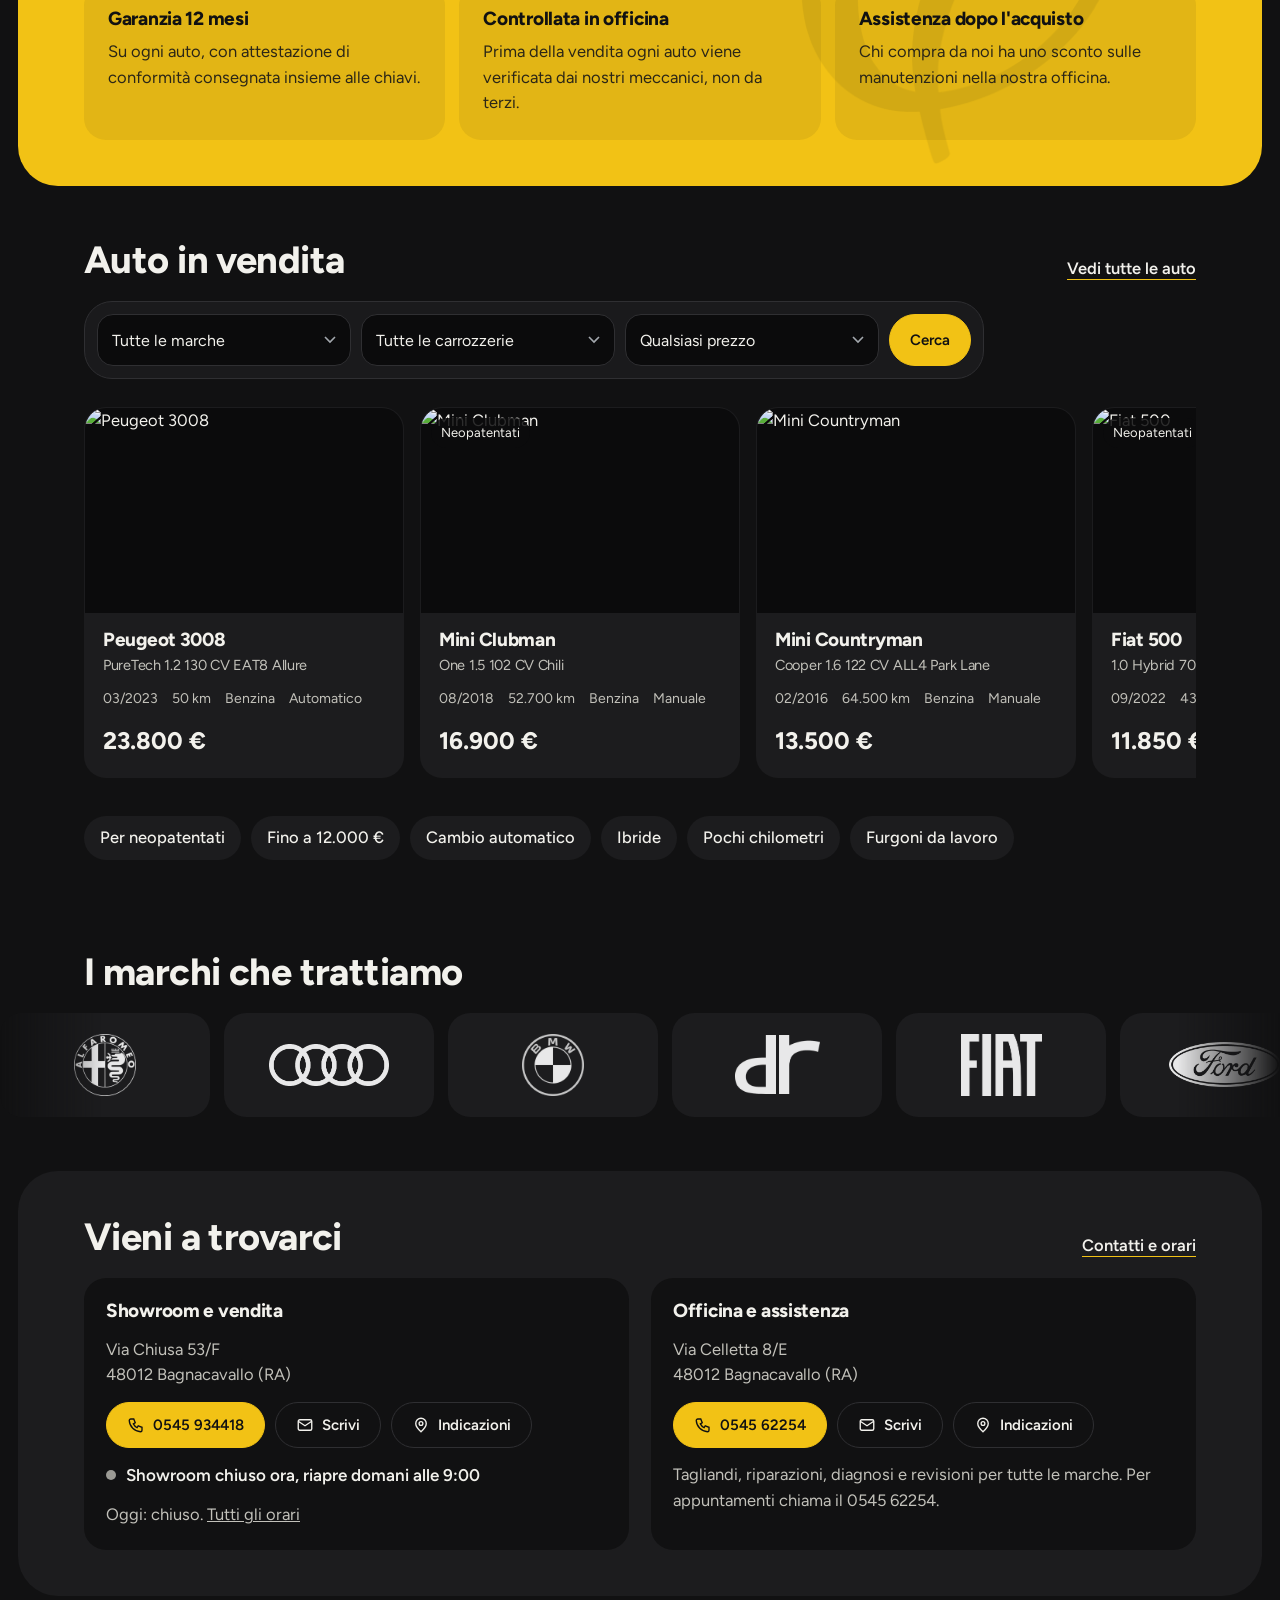
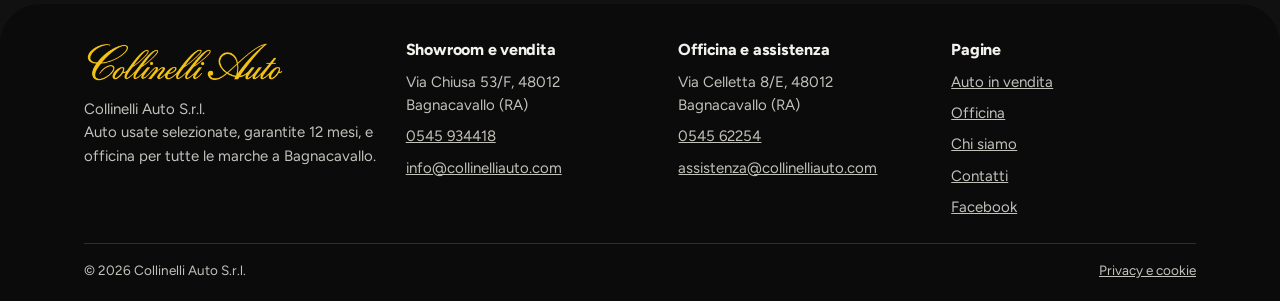
==== commit a5275574: "Nuova foto della sede, più grande e luminosa Co-Authored-By: Claude Opus 5.5 <noreply@anthropic.com>" ====
--- a/index.html
+++ b/index.html
@@ -14,7 +14,7 @@
 <link rel="preconnect" href="https://fonts.googleapis.com">
 <link rel="preconnect" href="https://fonts.gstatic.com" crossorigin>
 <link rel="stylesheet" href="https://fonts.googleapis.com/css2?family=Figtree:ital,wght@0,400..900;1,700..900&display=swap">
-<link rel="stylesheet" href="assets/style.css?v=202611271545">
+<link rel="stylesheet" href="assets/style.css?v=202611271550">
 <script>try{if(!sessionStorage.getItem("intro")&&!matchMedia("(prefers-reduced-motion:reduce)").matches)document.documentElement.classList.add("intro")}catch(e){}</script>
 <link rel="icon" href="assets/img/favicon.png" type="image/png">
 <link rel="apple-touch-icon" href="assets/img/apple-touch-icon.png">
@@ -100,7 +100,7 @@
 
 </main>
 <div id="foot"></div>
-<script src="data/auto.js?v=202611271545"></script>
-<script src="assets/app.js?v=202611271545"></script>
+<script src="data/auto.js?v=202611271550"></script>
+<script src="assets/app.js?v=202611271550"></script>
 </body>
 </html>
--- a/assets/style.css
+++ b/assets/style.css
@@ -387,7 +387,7 @@
 @keyframes c-draw{to{stroke-dashoffset:0}}
 @keyframes c-zoom{60%{opacity:1}to{transform:scale(22);opacity:0}}
 @keyframes ov-clear{to{background-color:rgb(17 17 18 / 0)}}
-.hero video{object-position:60% 50%}
+.hero video{object-position:62% 50%}
 @media(max-width:700px) and (orientation:portrait){.hero video{object-position:54% 50%}}
 .photo-band{margin:8px clamp(6px,1.4vw,20px);border-radius:var(--r-l);overflow:hidden;aspect-ratio:21/8;background:var(--raised)}
 .photo-band img{width:100%;height:100%;object-fit:cover;object-position:60% 55%}
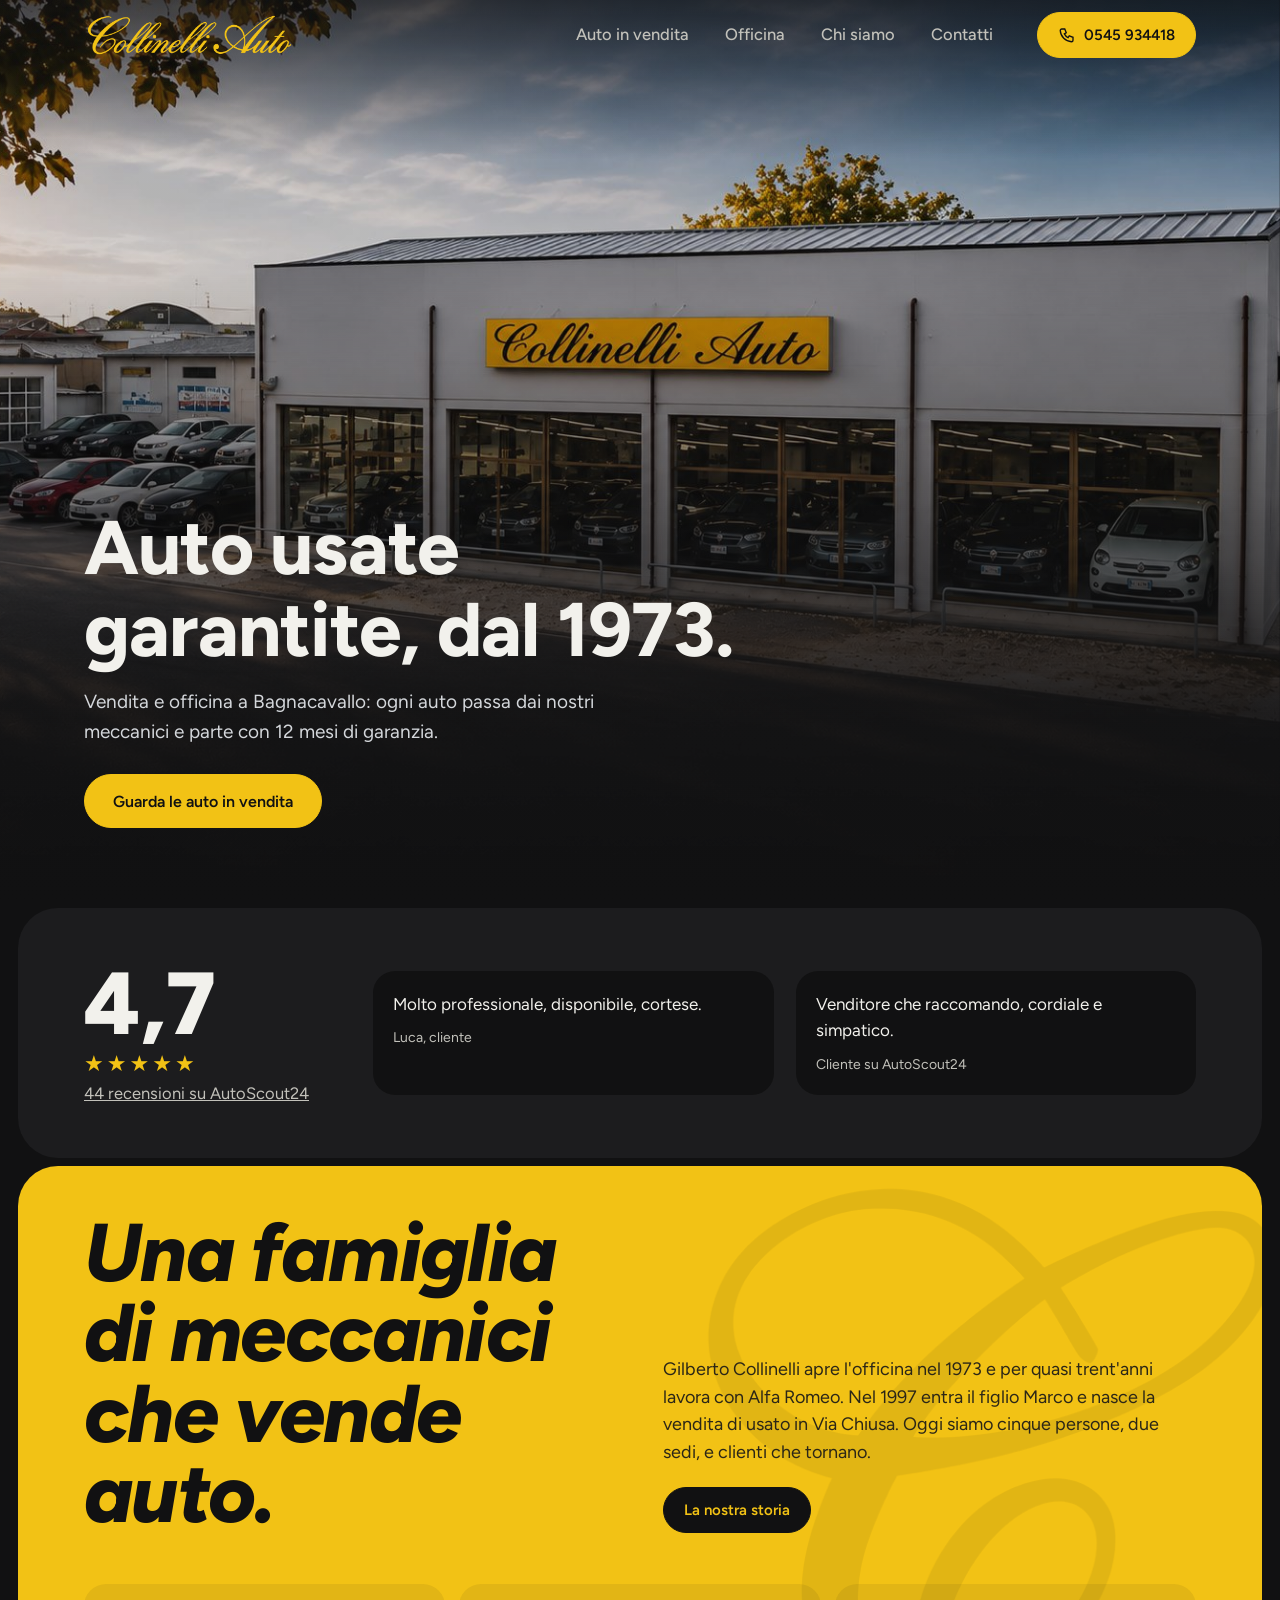
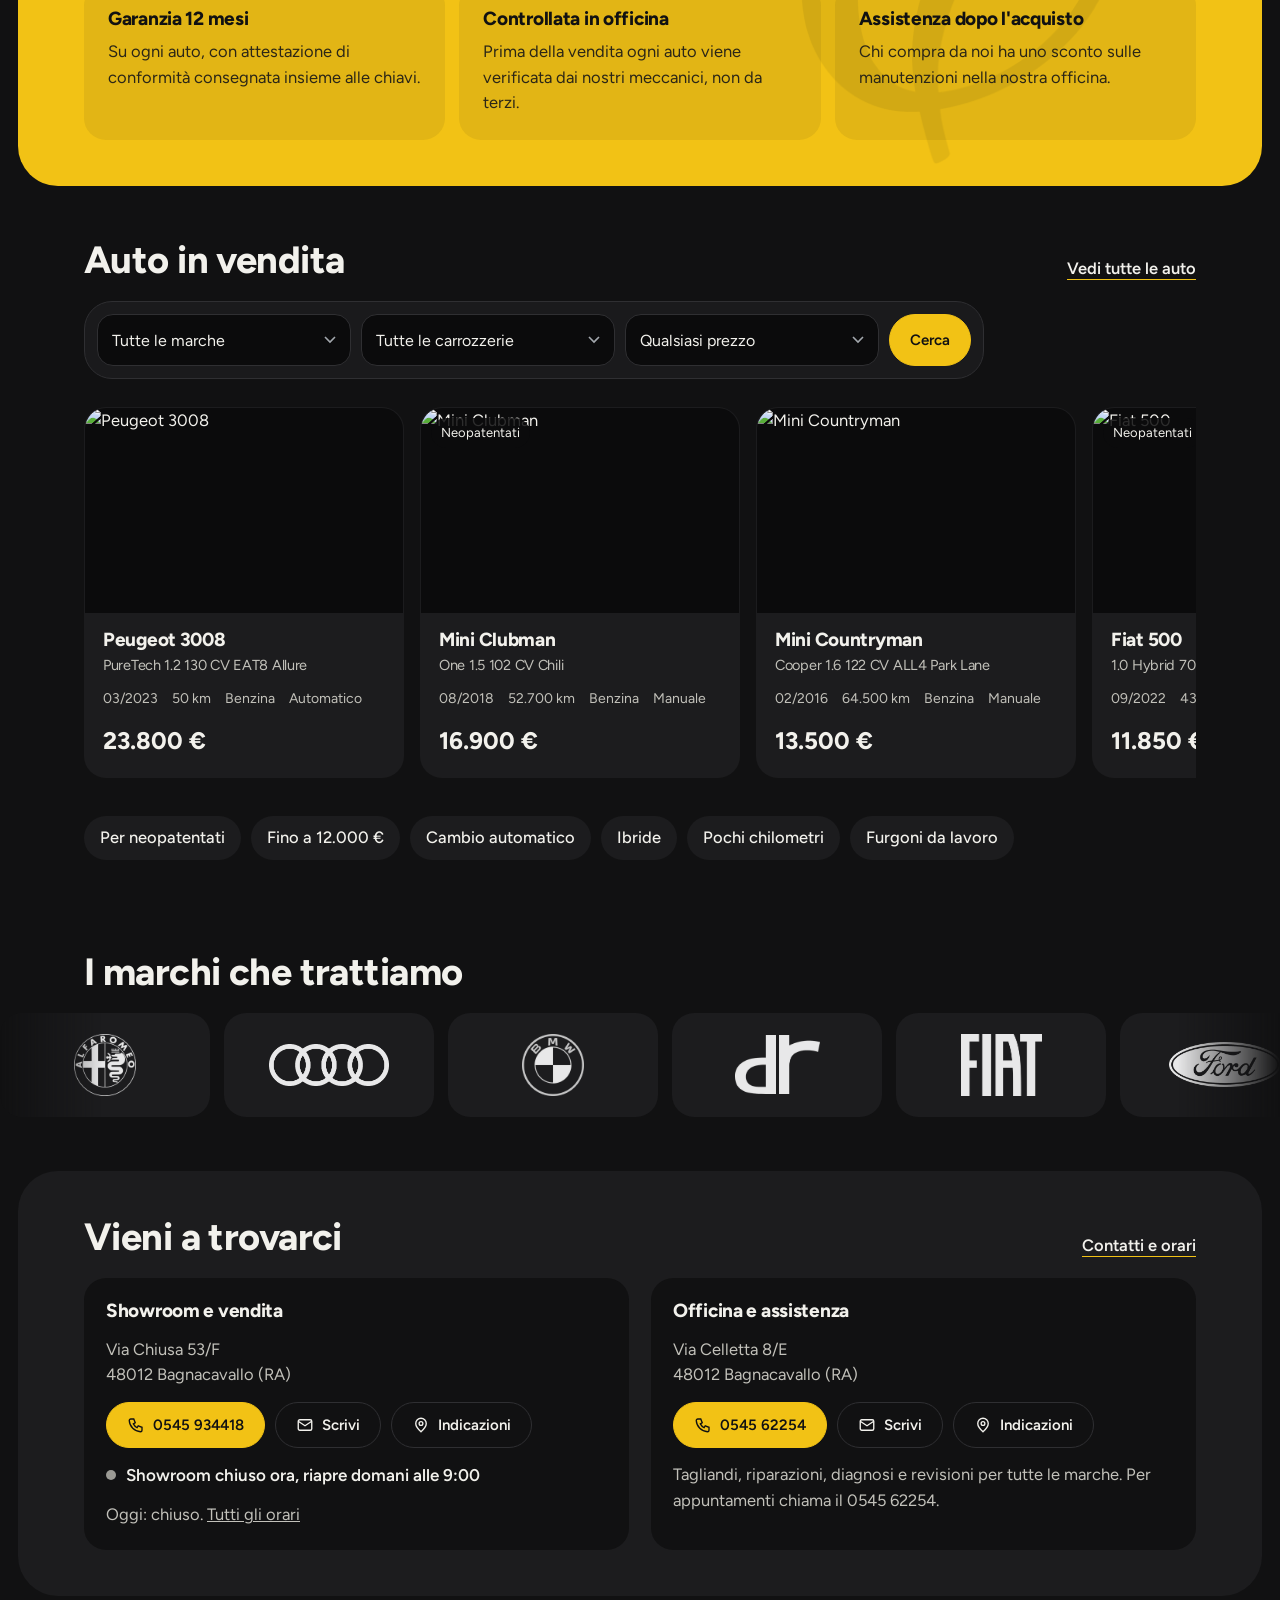
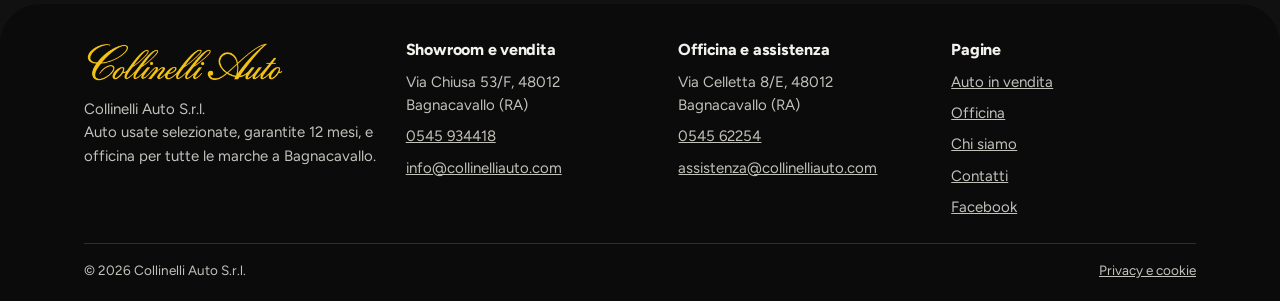
==== commit 40074792: "Fix hero su iPhone: foto in un'immagine ritagliata sotto il video invece del poster, che Safari stir" ====
--- a/index.html
+++ b/index.html
@@ -14,7 +14,7 @@
 <link rel="preconnect" href="https://fonts.googleapis.com">
 <link rel="preconnect" href="https://fonts.gstatic.com" crossorigin>
 <link rel="stylesheet" href="https://fonts.googleapis.com/css2?family=Figtree:ital,wght@0,400..900;1,700..900&display=swap">
-<link rel="stylesheet" href="assets/style.css?v=202611271550">
+<link rel="stylesheet" href="assets/style.css?v=202611271602">
 <script>try{if(!sessionStorage.getItem("intro")&&!matchMedia("(prefers-reduced-motion:reduce)").matches)document.documentElement.classList.add("intro")}catch(e){}</script>
 <link rel="icon" href="assets/img/favicon.png" type="image/png">
 <link rel="apple-touch-icon" href="assets/img/apple-touch-icon.png">
@@ -30,11 +30,12 @@
 </script>
 </head>
 <body data-page="home">
-<div class="intro-ov" aria-hidden="true"><svg class="intro-c" viewBox="0 0 700 710"><defs><mask id="intro-m" maskUnits="userSpaceOnUse" x="0" y="0" width="700" height="710"><path d="M473.2 222.3 L464.3 205.0 L463.3 203.0 L461.7 200.0 L460.0 197.0 L458.0 194.0 L456.0 191.0 L454.0 188.0 L452.3 185.0 L450.7 182.0 L449.0 179.0 L447.0 176.0 L445.3 173.0 L443.7 170.0 L442.0 167.0 L440.0 164.0 L438.0 161.0 L436.3 158.0 L434.7 155.0 L433.0 152.0 L431.0 149.0 L429.0 146.0 L427.0 143.0 L425.3 140.0 L424.0 137.0 L422.3 134.0 L420.0 131.0 L418.0 129.0 L407.0 123.0" stroke-width="48.1" style="--l:127.2;--d:150ms;--t:60ms;--e:cubic-bezier(.5,0,1,1)"/><path d="M407.0 123.0 L403.0 119.0 L401.7 117.0 L400.0 114.0 L398.7 111.0 L396.7 108.0 L394.0 105.0 L391.0 102.0 L388.0 99.0 L385.0 96.0 L382.0 93.0 L379.0 90.0 L376.0 87.0 L373.0 84.0 L370.0 81.3 L367.0 78.7 L364.0 76.3 L361.0 73.7 L358.0 71.3 L355.0 69.0 L352.0 66.7 L349.0 64.3 L346.0 62.0 L343.0 60.0 L340.0 58.0 L337.0 56.3 L334.0 54.7 L331.0 53.0 L328.0 51.0 L325.0 49.3 L322.0 48.0 L319.0 46.7 L316.0 45.3 L313.0 43.7 L310.0 42.3 L307.0 41.0 L304.0 40.0 L301.0 38.7 L298.0 37.3 L295.0 36.0 L292.0 35.0 L289.0 34.0 L286.0 33.0 L283.0 32.0 L280.0 31.3 L277.0 30.7 L274.0 30.0 L271.0 29.3 L268.0 28.7 L265.0 28.0 L262.0 27.3 L259.0 27.0 L256.0 26.7 L253.0 26.0 L250.0 25.3 L247.0 25.0 L244.0 25.0 L241.0 25.0 L238.0 25.0 L235.0 24.7 L232.0 24.3 L229.0 24.0 L226.0 24.3 L223.0 24.7 L220.0 25.0 L217.0 25.0 L214.0 25.0 L211.0 25.0 L208.0 25.0 L205.0 25.3 L202.0 25.7 L199.0 26.0 L196.0 26.0 L193.0 26.3 L190.0 26.7 L187.0 27.3 L184.0 27.7 L181.0 28.3 L178.0 28.7 L175.0 29.3 L172.0 30.0 L169.0 31.0 L166.0 32.0 L163.0 32.7 L160.0 33.3 L157.0 34.0 L154.0 35.0 L151.0 36.0 L148.0 37.0 L145.0 38.3 L142.0 39.7 L139.0 41.0 L136.0 42.3 L133.0 43.7 L130.0 45.0 L127.0 46.3 L124.0 47.7 L121.0 49.3 L118.0 50.7 L115.0 52.3 L112.0 54.0 L109.0 56.0 L106.0 58.0 L103.0 60.0 L100.0 61.7 L97.0 63.7 L94.0 65.7 L91.0 68.0 L88.0 70.0 L85.0 72.3 L82.0 74.7 L79.0 77.3 L76.0 80.0 L73.0 83.0 L70.0 86.0 L67.0 89.0 L64.0 92.0 L61.3 95.0 L58.7 98.0 L56.3 101.0 L54.0 104.0 L51.7 107.0 L49.7 110.0 L47.7 113.0 L46.0 116.0 L44.0 119.0 L42.3 122.0 L40.7 125.0 L39.3 128.0 L38.0 131.0 L37.0 134.0 L36.0 137.0 L34.7 140.0 L33.7 143.0 L32.7 146.0 L32.0 149.0 L31.3 152.0 L30.7 155.0 L30.3 158.0 L29.7 161.0 L29.3 164.0 L29.0 167.0 L28.7 170.0 L28.3 173.0 L28.0 176.0 L28.0 179.0 L27.7 182.0 L27.3 185.0 L27.0 188.0 L27.3 191.0 L27.7 194.0 L28.3 197.0 L28.7 200.0 L29.3 203.0 L30.0 206.0 L30.7 209.0 L31.3 212.0 L32.0 215.0 L33.0 218.0 L34.0 221.0 L35.0 224.0 L36.3 227.0 L37.7 230.0 L39.3 233.0 L40.7 236.0 L42.3 239.0 L43.7 242.0 L45.3 245.0 L47.0 248.0 L49.0 251.0 L51.0 254.0 L53.0 257.0 L55.3 260.0 L57.7 263.0 L60.0 266.0 L62.3 269.0 L65.0 272.0 L68.0 275.0 L71.0 278.0 L74.0 281.0 L77.0 284.0 L80.0 287.0 L83.0 289.7 L86.0 292.0 L89.0 294.0 L92.0 296.3 L95.0 298.7 L98.0 301.0 L101.0 303.0 L104.0 305.0 L107.0 307.0 L110.0 308.7 L113.0 310.3 L116.0 311.7 L119.0 313.3 L122.0 314.7 L125.0 316.3 L128.0 317.7 L131.0 319.0 L134.0 320.0 L137.0 321.0 L140.0 322.0 L143.0 323.0 L146.0 324.0 L149.0 325.0 L152.0 325.7 L155.0 326.3 L158.0 327.0 L161.0 328.0 L164.0 328.7 L167.0 329.3 L170.0 329.7 L173.0 330.0 L176.0 330.3 L179.0 330.7 L182.0 331.3 L185.0 332.7 L187.0 334.0 L191.0 338.0" stroke-width="76.1" style="--l:746.6;--d:210ms;--t:361ms;--e:linear"/><path d="M195.0 339.0 L199.0 337.3 L201.0 336.3 L204.0 334.7 L207.0 333.3 L210.0 332.0 L213.0 330.7 L216.0 329.0 L219.0 327.3 L222.0 325.7 L224.0 324.7 L230.0 324.0" stroke-width="78.1" style="--l:44.4;--d:571ms;--t:60ms;--e:linear"/><path d="M230.0 324.0 L234.0 327.7 L236.0 328.3 L239.0 329.0 L242.0 329.0 L245.0 329.0 L248.0 329.0 L251.0 328.7 L254.0 328.3 L257.0 328.0 L260.0 328.0 L263.0 327.7 L266.0 327.3 L269.0 327.0 L272.0 327.0 L275.0 326.7 L278.0 326.3 L281.0 326.0 L284.0 325.7 L287.0 325.3 L290.0 325.0 L293.0 325.0 L296.0 324.7 L299.0 324.3 L302.0 324.0 L305.0 324.0 L308.0 323.7 L311.0 323.3 L314.0 323.0 L317.0 322.7 L320.0 322.3 L323.0 321.7 L326.0 321.3 L329.0 321.0 L332.0 320.7 L335.0 320.3 L338.0 319.7 L341.0 319.3 L344.0 318.7 L347.0 318.0 L350.0 317.3 L353.0 316.7 L356.0 316.0 L359.0 315.3 L362.0 314.7 L365.0 314.3 L368.0 313.7 L371.0 313.3 L374.0 312.7 L377.0 312.0 L380.0 311.0 L383.0 310.3 L386.0 309.7 L389.0 309.0 L392.0 308.3 L395.0 307.7 L398.0 307.0 L401.0 306.0 L404.0 305.0 L407.0 304.0 L410.0 303.3 L413.0 302.7 L416.0 302.0 L419.0 301.0 L422.0 300.0 L425.0 299.0 L428.0 298.0 L431.0 297.3 L434.0 296.3 L437.0 295.7 L440.0 294.3 L443.0 293.3 L446.0 292.0 L449.0 291.0 L452.0 290.0 L455.0 289.0 L458.0 288.0 L461.0 287.0 L464.0 286.0 L467.0 285.0 L470.0 284.0 L473.0 283.0 L476.0 282.0 L479.0 280.7 L482.0 279.3 L485.0 278.0 L488.0 277.0 L491.0 275.7 L494.0 274.3 L497.0 273.0 L500.0 272.0 L503.0 270.7 L506.0 269.3 L509.0 267.7 L512.0 266.3 L515.0 265.0 L518.0 263.7 L521.0 262.3 L524.0 260.7 L527.0 259.3 L530.0 257.7 L533.0 256.3 L536.0 254.7 L539.0 253.0 L542.0 251.3 L545.0 250.0 L548.0 248.7 L551.0 247.0 L554.0 245.0 L557.0 243.3 L560.0 241.7 L563.0 240.0 L566.0 238.0 L569.0 236.0 L572.0 234.0 L575.0 232.3 L578.0 230.3 L581.0 228.3 L584.0 226.0 L587.0 224.0 L590.0 222.0 L593.0 220.0 L596.0 218.0 L599.0 215.7 L602.0 213.3 L605.0 210.7 L608.0 208.0 L611.0 205.0 L614.0 202.3 L617.0 199.7 L620.0 197.0 L623.0 194.0 L626.0 191.0 L629.0 188.0 L632.0 185.0 L634.7 182.0 L637.3 179.0 L640.0 176.0 L642.7 173.0 L645.3 170.0 L647.7 167.0 L650.0 164.0 L652.0 161.0 L654.0 158.0 L656.0 155.0 L658.0 152.0 L659.7 149.0 L661.3 146.0 L662.7 143.0 L664.3 140.0 L666.0 137.0 L667.7 134.0 L669.0 131.0 L670.0 128.0 L671.0 125.0 L671.7 122.0 L672.3 119.0 L673.0 116.0 L673.7 113.0 L674.0 110.0 L674.3 107.0 L674.7 104.0 L675.0 101.0 L674.7 98.0 L674.3 95.0 L674.0 92.0 L673.7 89.0 L673.3 86.0 L672.7 83.0 L672.0 80.0 L670.7 77.0 L669.0 74.0 L667.0 71.0 L665.0 68.0 L662.7 65.0 L660.0 62.0 L657.0 59.7 L654.0 57.3 L651.0 55.7 L648.0 54.0 L645.0 53.0 L642.0 52.0 L639.0 51.0 L636.0 50.3 L633.0 49.7 L630.0 49.3 L627.0 49.0 L624.0 49.0 L621.0 49.0 L618.0 49.0 L615.0 49.0 L612.0 49.0 L609.0 49.0 L606.0 49.0 L603.0 49.3 L600.0 49.7 L597.0 50.0 L594.0 50.3 L591.0 51.0 L588.0 51.7 L585.0 52.3 L582.0 53.0 L579.0 53.7 L576.0 54.3 L573.0 55.0 L570.0 56.0 L567.0 56.7 L564.0 57.3 L561.0 58.0 L558.0 59.0 L555.0 60.0 L552.0 61.0 L549.0 62.0 L546.0 63.0 L543.0 64.0 L540.0 65.0 L537.0 66.0 L534.0 67.0 L531.0 68.0 L528.0 69.0 L525.0 70.0 L522.0 71.3 L519.0 72.7 L516.0 74.0 L513.0 75.0 L510.0 76.0 L507.0 77.3 L504.0 78.7 L501.0 80.0 L498.0 81.3 L495.0 82.7 L492.0 84.0 L489.0 85.3 L486.0 86.7 L483.0 88.0 L480.0 89.0 L477.0 90.3 L474.0 91.7 L471.0 93.3 L468.0 94.7 L465.0 96.3 L462.0 97.7 L459.0 99.3 L456.0 100.7 L453.0 102.3 L450.0 103.7 L447.0 105.0 L444.0 106.3 L441.0 108.0 L438.0 109.7 L435.0 111.3 L432.0 113.0 L429.0 114.7 L426.0 116.0 L423.0 117.3 L420.0 119.3 L418.0 121.0 L407.0 126.0" stroke-width="73.2" style="--l:856.4;--d:631ms;--t:414ms;--e:linear"/><path d="M407.0 126.0 L403.0 130.0 L401.0 131.7 L398.0 134.0 L395.0 136.0 L392.0 138.0 L389.0 140.3 L386.0 142.7 L383.0 145.0 L380.0 147.3 L377.0 149.7 L374.0 152.3 L371.0 154.7 L368.0 157.0 L365.0 159.3 L362.0 161.7 L359.0 164.0 L356.0 166.3 L353.0 169.0 L350.0 171.7 L347.0 174.3 L344.0 176.7 L341.0 179.3 L338.0 181.7 L335.0 184.3 L332.0 186.7 L329.0 189.3 L326.0 192.0 L323.0 195.0 L320.0 198.0 L317.0 200.7 L314.0 203.3 L311.0 206.0 L308.0 209.0 L305.0 212.0 L302.0 215.0 L299.0 218.0 L296.0 221.0 L293.0 224.0 L290.0 227.0 L287.0 230.0 L284.0 233.0 L281.3 236.0 L278.7 239.0 L276.0 242.0 L273.3 245.0 L270.7 248.0 L268.0 251.0 L265.0 254.0 L262.0 257.0 L259.3 260.0 L257.0 263.0 L255.0 266.0 L252.7 269.0 L250.3 272.0 L247.7 275.0 L245.3 278.0 L243.0 281.0 L240.7 284.0 L239.0 287.0 L237.7 290.0 L237.0 293.0 L236.0 296.0 L235.0 299.0 L234.0 302.0 L233.0 305.0 L232.3 308.0 L231.7 311.0 L231.0 314.0 L230.3 316.0 L229.0 320.0" stroke-width="72.6" style="--l:274.3;--d:1045ms;--t:131ms;--e:linear"/><path d="M193.0 342.0 L192.0 346.0 L191.7 348.0 L191.3 351.0 L190.7 354.0 L190.0 357.0 L189.3 360.0 L188.7 363.0 L188.3 366.0 L187.7 369.0 L187.3 372.0 L186.7 375.0 L186.3 378.0 L185.7 381.0 L185.0 384.0 L183.7 387.0 L182.3 390.0 L181.0 393.0 L180.0 396.0 L179.0 399.0 L178.0 402.0 L177.0 405.0 L176.0 408.0 L175.0 411.0 L174.0 414.0 L173.0 417.0 L171.7 420.0 L170.3 423.0 L169.0 426.0 L168.3 429.0 L167.7 432.0 L167.0 435.0 L166.3 438.0 L165.7 441.0 L165.0 444.0 L164.0 447.0 L163.3 450.0 L162.7 453.0 L162.3 456.0 L162.0 459.0 L161.7 462.0 L161.3 465.0 L160.7 468.0 L160.3 471.0 L160.0 474.0 L159.7 477.0 L159.3 480.0 L159.0 483.0 L159.0 486.0 L158.7 489.0 L158.7 492.0 L158.7 495.0 L159.0 498.0 L159.3 501.0 L159.7 504.0 L160.0 507.0 L160.3 510.0 L160.7 513.0 L161.3 516.0 L161.7 519.0 L162.3 522.0 L162.7 525.0 L163.3 528.0 L163.7 531.0 L164.3 534.0 L165.0 537.0 L166.0 540.0 L166.7 543.0 L167.3 546.0 L168.3 549.0 L169.7 552.0 L171.0 555.0 L172.0 558.0 L173.0 561.0 L174.3 564.0 L175.7 567.0 L177.3 570.0 L178.7 573.0 L180.3 576.0 L182.0 579.0 L184.3 582.0 L186.7 585.0 L189.0 588.0 L191.3 591.0 L194.0 594.0 L197.0 597.0 L200.0 600.0 L203.0 602.7 L206.0 605.0 L209.0 607.3 L212.0 609.3 L215.0 611.3 L218.0 613.0 L221.0 614.7 L224.0 616.0 L227.0 617.0 L230.0 618.3 L233.0 619.3 L236.0 620.3 L239.0 621.0 L242.0 622.0 L245.0 622.7 L248.0 623.0 L251.0 623.0 L254.0 623.0 L257.0 623.0 L260.0 623.0 L263.0 623.0 L266.0 623.0 L268.0 623.0 L273.0 620.0" stroke-width="83.5" style="--l:359.5;--d:1176ms;--t:172ms;--e:linear"/><path d="M273.0 620.0 L273.0 616.0 L273.0 614.0 L273.0 611.0 L273.0 608.0 L273.0 605.0 L273.0 602.0 L272.7 599.0 L272.3 596.0 L272.0 593.0 L272.0 590.0 L272.0 587.0 L272.0 584.0 L271.7 581.0 L271.3 578.0 L271.0 575.0 L271.0 572.0 L271.0 569.0 L271.0 566.0 L271.0 563.0 L271.3 560.0 L271.7 557.0 L272.3 554.0 L272.7 551.0 L273.0 548.0 L273.3 545.0 L274.0 542.0 L274.7 539.0 L275.3 536.0 L276.0 533.0 L276.7 530.0 L277.3 527.0 L278.0 524.0 L279.0 521.0 L279.7 518.0 L280.7 515.0 L281.3 512.0 L282.3 509.0 L283.0 506.0 L284.3 503.0 L285.7 500.0 L287.0 497.0 L288.0 494.0 L289.0 491.0 L290.3 488.0 L291.7 485.0 L293.3 482.0 L294.7 479.0 L296.3 476.0 L297.7 473.0 L299.3 470.0 L300.7 467.0 L302.3 464.0 L304.0 461.0 L305.7 458.0 L307.3 455.0 L309.0 452.0 L311.3 449.0 L313.3 446.0 L315.7 443.0 L317.7 440.0 L320.0 437.0 L322.0 434.0 L324.3 431.0 L326.7 428.0 L329.3 425.0 L332.0 422.0 L335.0 419.0 L338.0 416.0 L341.0 413.0 L344.0 410.0 L347.0 407.3 L350.0 404.7 L353.0 402.0 L356.0 399.3 L359.0 397.0 L362.0 395.0 L365.0 393.0 L368.0 391.0 L371.0 389.3 L374.0 387.7 L377.0 386.0 L380.0 384.0 L383.0 382.3 L386.0 381.0 L389.0 380.0 L392.0 379.0 L395.0 378.0 L398.0 376.7 L401.0 375.7 L404.0 374.7 L407.0 374.0 L410.0 373.0 L413.0 372.3 L416.0 372.0 L419.0 372.0 L422.0 371.7 L425.0 371.3 L428.0 371.3 L431.0 371.7 L434.0 372.0 L437.0 372.3 L440.0 372.7 L443.0 373.3 L446.0 374.0 L449.0 375.0 L452.0 376.0 L455.0 377.0 L458.0 378.3 L461.0 380.0 L464.0 382.3 L467.0 385.0 L470.0 388.0 L473.0 391.0 L475.7 394.0 L478.0 397.0 L479.7 400.0 L481.0 403.0 L482.0 406.0 L483.0 409.0 L483.7 412.0 L484.3 415.0 L485.0 418.0 L485.7 421.0 L486.0 424.0 L486.0 427.0 L486.0 430.0 L486.0 433.0 L486.0 436.0 L486.0 439.0 L485.7 442.0 L485.3 445.0 L485.0 448.0 L484.7 451.0 L484.0 454.0 L483.3 457.0 L482.7 460.0 L482.3 463.0 L481.7 466.0 L481.0 469.0 L480.0 472.0 L478.7 475.0 L477.3 478.0 L476.0 481.0 L475.0 484.0 L473.7 487.0 L472.3 490.0 L471.0 493.0 L469.7 496.0 L468.0 499.0 L466.3 502.0 L464.7 505.0 L463.0 508.0 L461.0 511.0 L459.0 514.0 L457.0 517.0 L455.0 520.0 L453.0 523.0 L451.0 526.0 L448.7 529.0 L446.3 532.0 L443.7 535.0 L441.3 538.0 L438.7 541.0 L436.0 544.0 L433.0 547.0 L430.0 550.0 L427.0 553.0 L424.0 555.7 L421.0 558.3 L418.0 561.0 L415.0 563.7 L412.0 566.3 L409.0 568.7 L406.0 571.0 L403.0 573.3 L400.0 575.7 L397.0 578.0 L394.0 580.0 L391.0 582.0 L388.0 584.0 L385.0 586.0 L382.0 588.0 L379.0 589.7 L376.0 591.3 L373.0 593.0 L370.0 594.7 L367.0 596.3 L364.0 597.7 L361.0 599.3 L358.0 600.7 L355.0 602.0 L352.0 603.3 L349.0 604.7 L346.0 606.0 L343.0 607.0 L340.0 608.0 L337.0 609.0 L334.0 610.3 L331.0 611.7 L328.0 613.0 L325.0 614.0 L322.0 615.0 L319.0 615.7 L316.0 616.3 L313.0 617.0 L310.0 617.7 L307.0 618.3 L304.0 619.0 L301.0 619.7 L298.0 620.3 L295.0 620.7 L292.0 621.0 L289.0 621.3 L286.0 621.7 L283.0 622.0 L281.0 622.0 L276.0 625.0" stroke-width="49.4" style="--l:734.8;--d:1348ms;--t:355ms;--e:linear"/><path d="M276.0 625.0 L277.0 629.0 L277.0 631.0 L277.3 634.0 L277.7 637.0 L278.0 640.0 L278.3 643.0 L279.0 646.0 L279.7 649.0 L280.3 652.0 L281.0 655.0 L281.7 658.0 L282.3 661.0 L283.0 664.0 L284.0 667.0 L284.7 670.0 L285.3 673.0 L286.0 676.0 L287.0 679.0 L287.3 682.0 L287.3 684.0 L280.9 702.2" stroke-width="40.5" style="--l:85.5;--d:1703ms;--t:60ms;--e:cubic-bezier(0,0,.4,1)"/></mask></defs><image href="assets/img/intro-c.png" width="700" height="710" mask="url(#intro-m)"/></svg></div>
+<div class="intro-ov" aria-hidden="true"><div class="intro-bg"></div><svg class="intro-c" viewBox="0 0 700 710"><defs><mask id="intro-m" maskUnits="userSpaceOnUse" x="0" y="0" width="700" height="710"><path d="M473 222 L460 197 L422 134 L418 129 L407 123" stroke-width="48.1" style="--l:127.2;--d:150ms;--t:60ms;--e:cubic-bezier(.5,0,1,1)"/><path d="M407 123 L403 119 L397 108 L373 84 L340 58 L325 49 L295 36 L283 32 L250 25 L229 24 L196 26 L175 29 L157 34 L145 38 L112 54 L88 70 L76 80 L59 98 L48 113 L39 128 L33 146 L30 161 L27 188 L32 215 L36 227 L47 248 L62 269 L83 290 L98 301 L110 309 L131 319 L161 328 L182 331 L187 334 L191 338" stroke-width="76.1" style="--l:746.6;--d:210ms;--t:361ms;--e:linear"/><path d="M195 339 L224 325 L230 324" stroke-width="78.1" style="--l:44.4;--d:571ms;--t:60ms;--e:linear"/><path d="M230 324 L236 328 L248 329 L317 323 L341 319 L377 312 L437 296 L476 282 L503 271 L548 249 L575 232 L602 213 L632 185 L648 167 L660 149 L668 134 L671 125 L675 101 L673 86 L671 77 L663 65 L654 57 L648 54 L639 51 L627 49 L606 49 L594 50 L561 58 L510 76 L474 92 L407 126" stroke-width="73.2" style="--l:856.4;--d:631ms;--t:414ms;--e:linear"/><path d="M407 126 L356 166 L329 189 L284 233 L259 260 L241 284 L238 290 L229 320" stroke-width="72.6" style="--l:274.3;--d:1045ms;--t:131ms;--e:linear"/><path d="M193 342 L185 384 L169 426 L163 453 L160 471 L159 495 L164 531 L167 546 L174 564 L182 579 L194 594 L209 607 L224 616 L245 623 L268 623 L273 620" stroke-width="83.5" style="--l:359.5;--d:1176ms;--t:172ms;--e:linear"/><path d="M273 620 L271 563 L273 545 L281 512 L290 488 L309 452 L327 428 L344 410 L359 397 L383 382 L404 375 L413 372 L425 371 L437 372 L455 377 L464 382 L476 394 L481 403 L486 421 L486 442 L481 469 L475 484 L463 508 L449 529 L436 544 L415 564 L397 578 L379 590 L358 601 L328 613 L298 620 L281 622 L276 625" stroke-width="49.4" style="--l:734.8;--d:1348ms;--t:355ms;--e:linear"/><path d="M276 625 L278 643 L287 682 L281 702" stroke-width="40.5" style="--l:85.5;--d:1703ms;--t:60ms;--e:cubic-bezier(0,0,.4,1)"/></mask></defs><path class="c-shape" fill="#f2c215" fill-rule="evenodd" mask="url(#intro-m)" d="M659.6,48.1 646.2,42.3 625.6,39.1 596.8,40.4 568.6,45.5 531.4,56.4 498.1,68.6 460.9,84.0 412.2,106.4 385.3,78.2 366.7,62.2 344.9,46.8 316.0,31.4 287.8,21.2 262.2,15.4 234.6,12.8 205.1,14.1 176.3,18.6 145.5,27.6 126.9,35.3 100.0,49.4 80.8,62.2 65.4,75.0 49.4,91.7 32.7,115.4 25.6,129.5 17.9,151.3 12.8,182.7 13.5,203.2 16.0,218.6 22.4,240.4 32.1,261.5 41.0,276.3 53.8,292.9 69.9,309.6 80.8,318.6 98.7,331.4 125.6,345.5 150.0,354.5 159.0,356.4 160.3,357.7 146.8,388.5 135.9,419.9 129.5,444.2 125.0,471.8 125.0,510.9 128.2,530.1 135.9,554.5 145.5,573.7 159.0,592.3 173.1,606.4 189.1,617.9 209.0,627.6 226.3,632.7 246.8,635.3 263.5,634.6 265.4,637.2 276.9,682.7 280.1,692.3 282.7,696.2 286.5,696.2 296.8,690.4 300.0,685.9 291.7,654.5 288.5,635.9 289.1,632.1 315.4,626.3 339.1,618.6 359.0,610.3 383.3,597.4 401.3,585.9 423.7,568.6 449.4,543.6 458.3,532.7 477.6,503.2 487.8,480.8 492.9,464.7 496.2,448.7 497.4,434.6 496.8,417.9 491.7,398.1 481.4,381.4 473.7,373.7 462.2,366.0 451.9,361.5 437.8,358.3 413.5,358.3 386.5,364.7 373.1,369.9 357.1,378.2 333.3,394.9 314.1,413.5 298.7,432.7 285.3,453.8 269.2,489.1 260.9,518.6 256.4,547.4 255.8,580.1 259.6,610.9 255.8,611.5 244.9,608.3 230.1,600.0 218.6,589.7 209.6,578.2 202.6,564.7 196.8,549.4 191.0,519.2 191.0,483.3 193.6,464.7 197.4,448.1 205.8,422.4 213.5,403.2 229.5,367.9 236.5,355.1 240.4,353.2 296.8,344.2 348.7,333.3 397.4,320.5 437.8,307.7 484.0,290.4 531.4,269.2 562.2,253.2 598.7,230.1 626.9,207.1 648.1,185.3 667.3,159.6 680.8,133.3 686.5,110.9 685.9,87.8 682.1,74.4 678.2,66.7 673.7,60.3 665.4,51.9ZM457.7,392.9 467.9,403.8 473.7,417.3 475.6,427.6 475.0,448.7 471.8,463.5 462.2,488.5 453.8,503.8 439.7,524.4 430.8,535.3 411.5,554.5 391.7,570.5 374.4,582.1 350.0,594.9 332.7,601.9 307.1,609.6 287.8,612.8 285.9,609.0 286.5,572.4 290.4,549.4 296.8,525.0 307.1,497.4 318.6,473.7 339.1,442.3 348.1,431.4 369.9,410.3 385.9,398.7 401.9,390.4 422.4,384.6 437.8,384.6 449.4,387.8ZM659.6,80.8 663.5,92.3 663.5,107.7 661.5,116.7 651.9,139.1 639.7,157.7 625.0,175.6 600.6,199.4 575.0,219.2 539.7,241.0 498.1,261.5 467.9,273.7 431.4,285.9 398.1,294.9 355.1,303.2 311.5,308.3 260.9,309.0 256.4,307.7 260.3,300.6 283.3,269.2 300.6,248.7 328.2,219.2 367.3,181.4 413.5,143.6 455.1,212.2 464.7,219.2 467.9,219.9 469.9,218.6 475.0,210.3 476.3,202.6 448.7,155.8 432.7,131.4 434.6,128.2 453.2,117.3 488.5,98.7 530.8,80.1 572.4,66.0 597.4,60.3 610.9,58.3 624.4,58.3 636.5,60.9 642.3,63.5 651.3,69.9ZM322.4,62.2 339.7,73.1 362.8,91.7 389.7,119.2 362.8,137.8 326.3,165.4 276.9,207.7 254.5,229.5 230.8,255.1 209.6,280.8 191.0,306.4 173.7,305.1 153.8,300.6 137.2,294.9 119.9,286.5 101.9,275.0 88.5,264.1 74.4,250.0 64.1,237.2 50.6,213.5 44.9,197.4 41.7,177.6 42.9,155.1 49.4,134.0 61.5,112.2 73.1,98.1 82.7,88.5 100.6,73.7 123.1,59.6 153.2,46.2 181.4,38.5 200.0,35.9 236.5,35.9 269.2,41.0 298.7,50.6Z"/></svg></div>
 <div id="top"></div>
 <main id="main">
 
 <section class="hero">
+  <img class="hero-img" src="assets/img/sede-showroom.jpg" alt="Lo showroom Collinelli Auto a Bagnacavallo" width="1672" height="941" fetchpriority="high">
   <video id="hero-video" muted loop playsinline preload="metadata" aria-hidden="true"></video>
   <button class="pause" id="vpause" type="button" aria-label="Metti in pausa il video" hidden></button>
   <div class="wrap">
@@ -100,7 +101,7 @@
 
 </main>
 <div id="foot"></div>
-<script src="data/auto.js?v=202611271550"></script>
-<script src="assets/app.js?v=202611271550"></script>
+<script src="data/auto.js?v=202611271602"></script>
+<script src="assets/app.js?v=202611271602"></script>
 </body>
 </html>
--- a/assets/style.css
+++ b/assets/style.css
@@ -68,10 +68,12 @@
 
 /* hero */
 .hero{position:relative;min-height:min(74vh,660px);display:grid;align-items:end;overflow:hidden;background:var(--sunk);margin:0 clamp(6px,1.4vw,20px);border-radius:0 0 var(--r-l) var(--r-l)}
-.hero video{position:absolute;inset:0;width:100%;height:100%;object-fit:cover;animation:settle 2.4s cubic-bezier(.2,.7,.2,1) both}
+.hero video,.hero .hero-img{position:absolute;inset:0;width:100%;height:100%;object-fit:cover;object-position:62% 50%;animation:settle 2.4s cubic-bezier(.2,.7,.2,1) both}
+.hero video{opacity:0;transition:opacity .8s}
+.hero video.on{opacity:1}
 .hero::after{content:"";position:absolute;inset:0;background:linear-gradient(180deg,rgb(17 17 18 / .15) 30%,rgb(17 17 18 / .92) 78%,var(--bg))}
 @keyframes settle{from{transform:scale(1.07)}to{transform:none}}
-@media(prefers-reduced-motion:reduce){.hero video{animation:none}}
+@media(prefers-reduced-motion:reduce){.hero video,.hero .hero-img{animation:none}}
 .hero .wrap{position:relative;z-index:1;padding-block:96px 36px;width:100%}
 .hero h1{max-width:14ch;font-size:clamp(40px,6.4vw,76px)}
 .hero .lead{font-size:clamp(17px,1.6vw,19px);margin-top:16px;max-width:46ch;color:#d4d7db}
@@ -380,15 +382,15 @@
    la C del monogramma si scrive a mano tratto dopo tratto, poi la camera "vola" dentro l'occhiello basso della C e si apre il sito */
 .intro-ov{display:none}
 html.intro body{overflow:hidden}
-html.intro .intro-ov{display:grid;place-items:center;position:fixed;inset:0;z-index:300;background:#111112;cursor:pointer;animation:ov-clear .75s cubic-bezier(.6,0,.2,1) 2163ms forwards}
-.intro-c{width:clamp(170px,30vw,330px);height:auto;overflow:visible;transform-origin:53.6% 70.4%;animation:c-zoom 1s cubic-bezier(.8,0,.15,1) 1983ms forwards}
-.intro-c path{fill:none;stroke:#fff;stroke-linecap:round;stroke-linejoin:round;stroke-dasharray:var(--l);stroke-dashoffset:var(--l);animation:c-draw var(--t) var(--e) var(--d) forwards}
-html.intro .hero video{animation:settle 1.6s cubic-bezier(.2,.7,.2,1) 2233ms both}
+html.intro .intro-ov{display:grid;place-items:center;position:fixed;inset:0;z-index:300;cursor:pointer;contain:strict}
+.intro-bg{position:absolute;inset:0;background:#111112;will-change:opacity;animation:ov-clear .75s cubic-bezier(.6,0,.2,1) 2163ms forwards}
+.intro-c{position:relative;width:clamp(170px,30vw,330px);height:auto;overflow:visible;transform-origin:53.6% 70.4%;will-change:transform,opacity;animation:c-zoom 1s cubic-bezier(.8,0,.15,1) 1983ms forwards}
+.intro-c mask path{fill:none;stroke:#fff;stroke-linecap:round;stroke-linejoin:round;stroke-dasharray:var(--l);stroke-dashoffset:var(--l);animation:c-draw var(--t) var(--e) var(--d) forwards}
+html.intro .hero video,html.intro .hero .hero-img{animation:settle 1.6s cubic-bezier(.2,.7,.2,1) 2233ms both}
 @keyframes c-draw{to{stroke-dashoffset:0}}
 @keyframes c-zoom{60%{opacity:1}to{transform:scale(22);opacity:0}}
-@keyframes ov-clear{to{background-color:rgb(17 17 18 / 0)}}
-.hero video{object-position:62% 50%}
-@media(max-width:700px) and (orientation:portrait){.hero video{object-position:54% 50%}}
+@keyframes ov-clear{to{opacity:0}}
+@media(max-width:700px) and (orientation:portrait){.hero video,.hero .hero-img{object-position:54% 50%}}
 .photo-band{margin:8px clamp(6px,1.4vw,20px);border-radius:var(--r-l);overflow:hidden;aspect-ratio:21/8;background:var(--raised)}
 .photo-band img{width:100%;height:100%;object-fit:cover;object-position:60% 55%}
 @media(max-width:700px){.photo-band{aspect-ratio:4/3}}
